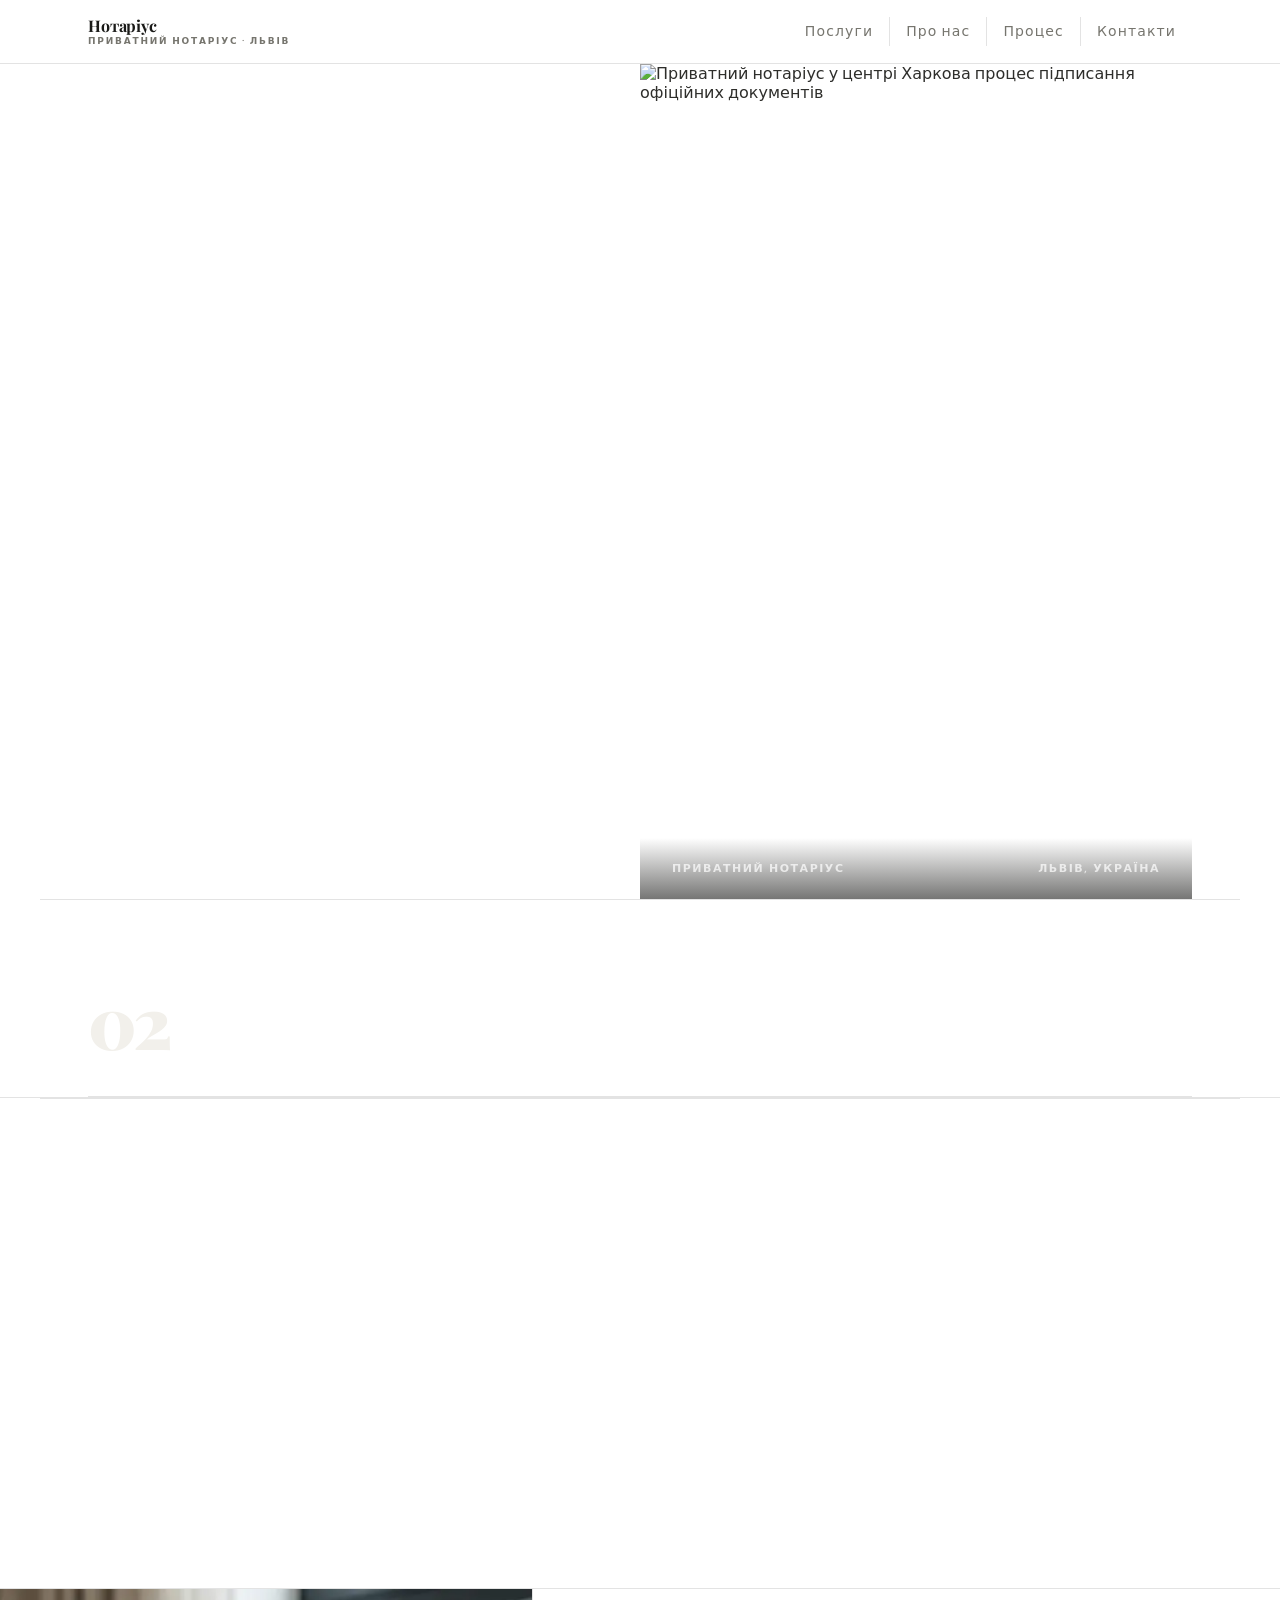
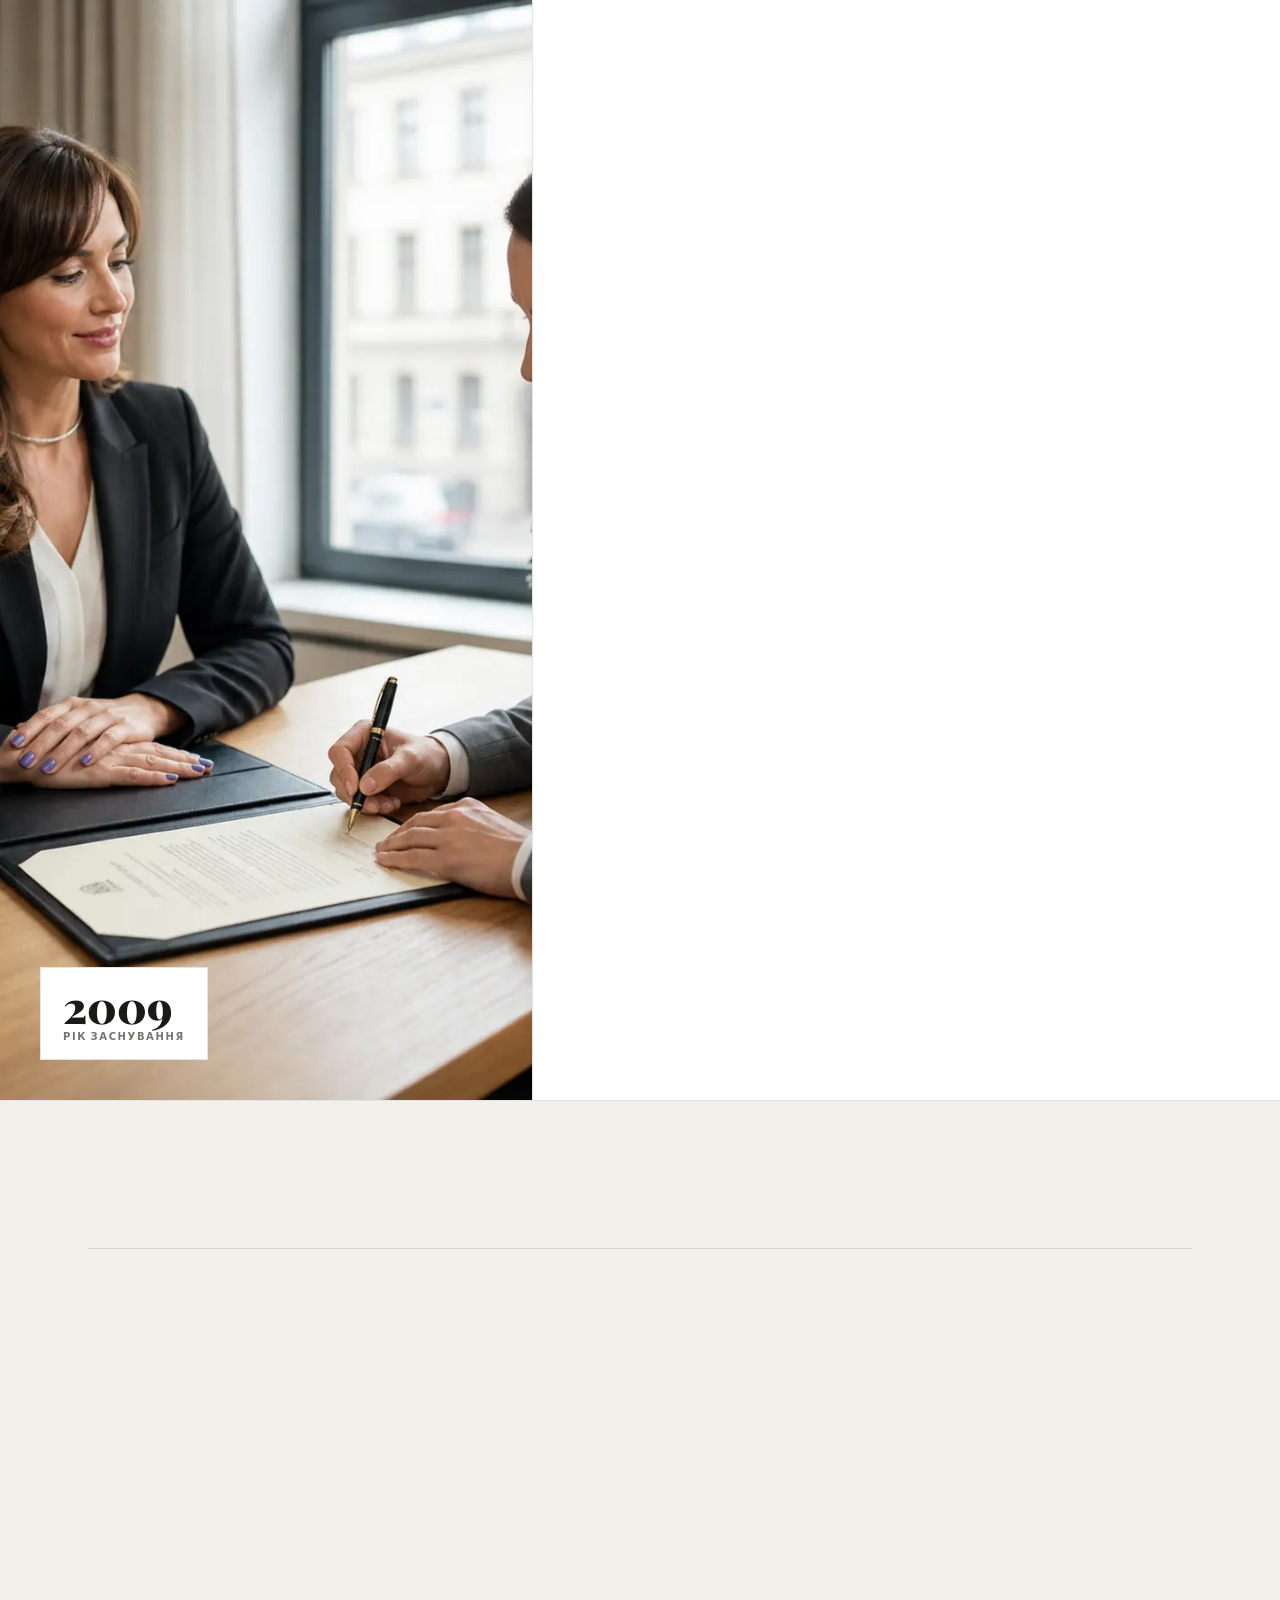
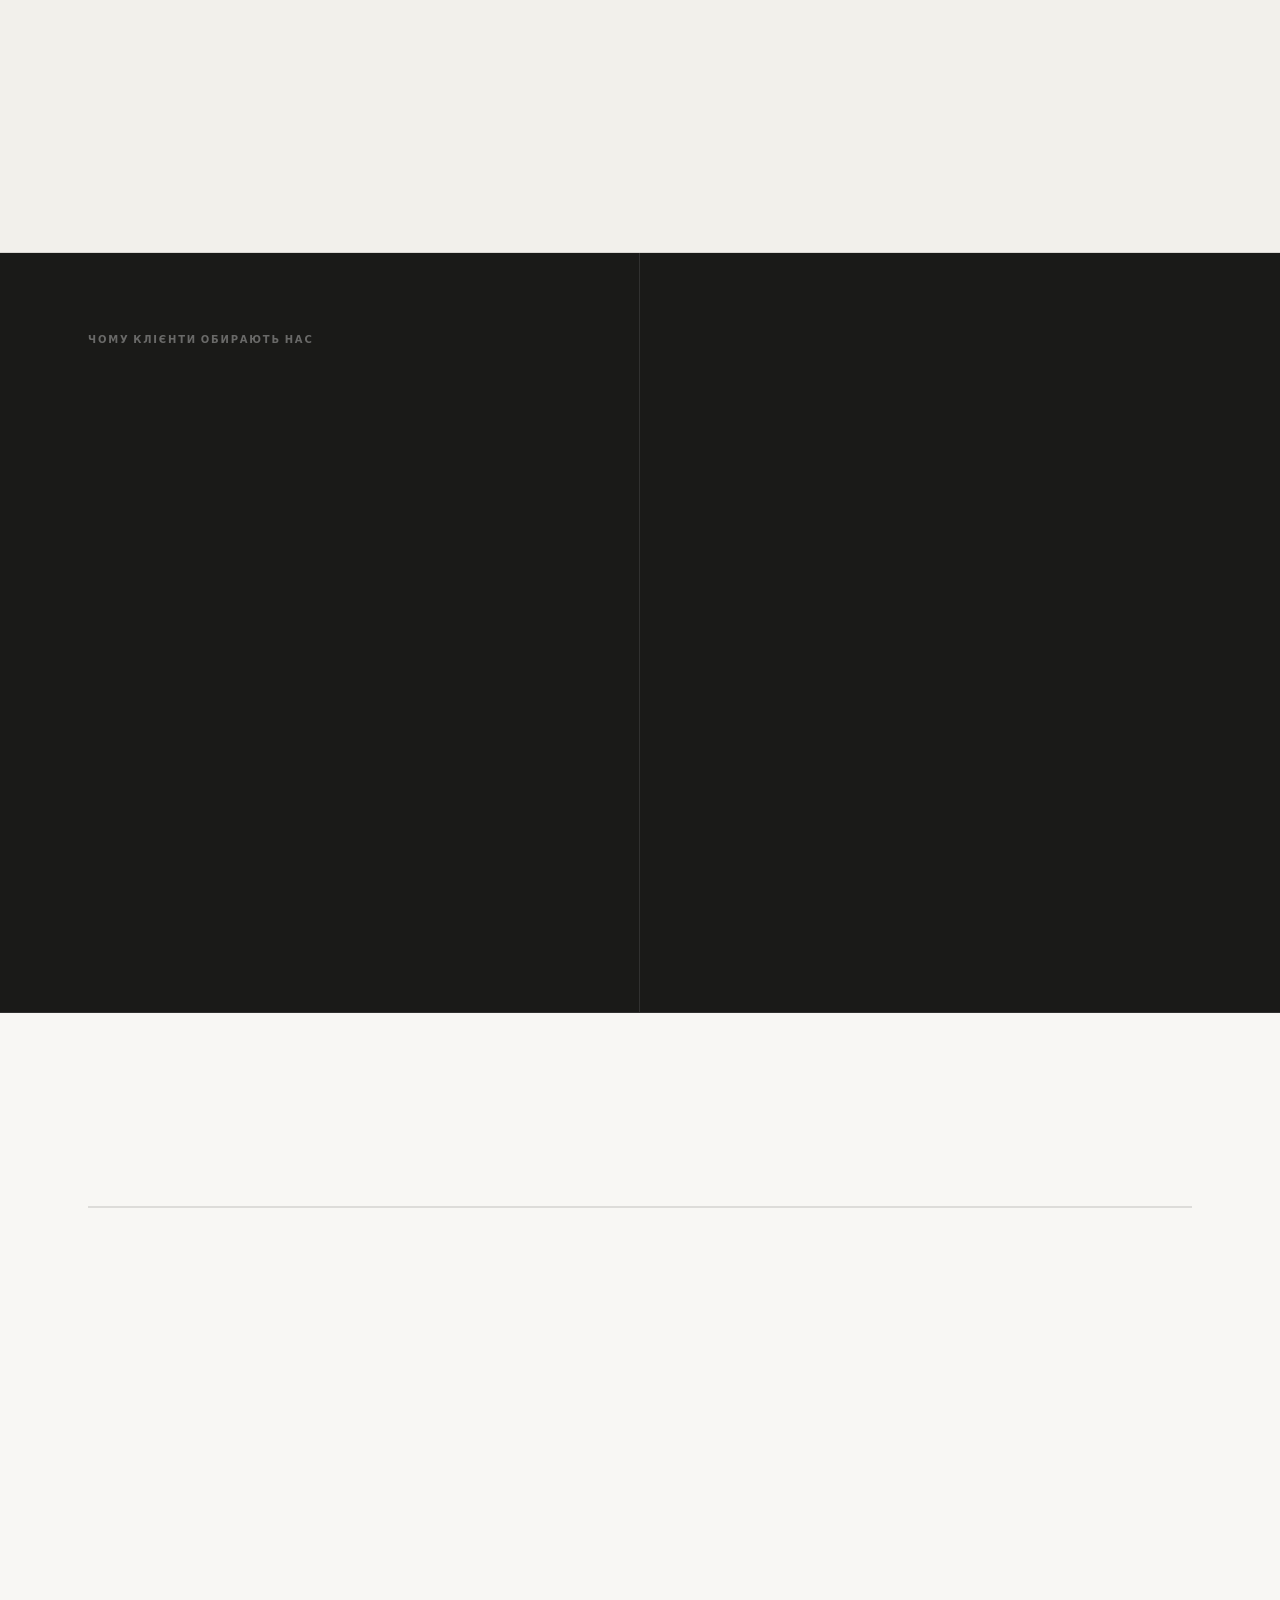
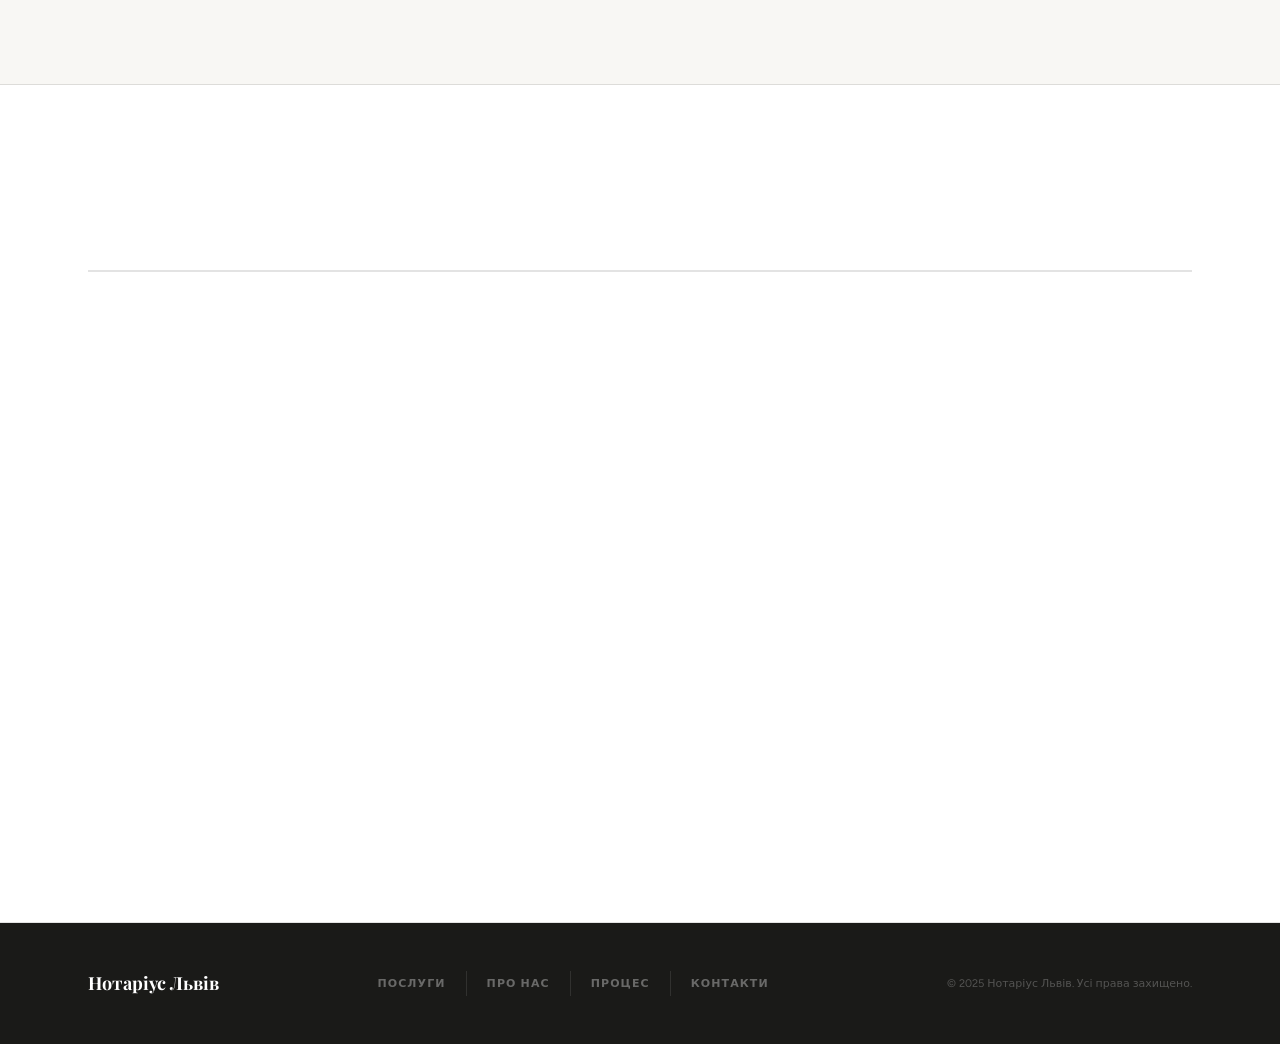
==== index.html @ ff218a10 "test" ====
<!doctype html>
<html lang="uk">
  <head>
    <meta charset="UTF-8" />
    <meta name="viewport" content="width=device-width,initial-scale=1.0" />
    <title>Нотаріус Львів центр — Римарська 19 | 30 років досвіду</title>
    <meta
      name="description"
      content="Приватний нотаріус у центрі Харкова (вул. Римарська, 19). 30 років досвіду. Нерухомість, довіреності, спадщина, договори. Швидко та законно."
    />

    <!-- favicon -->
    <link rel="icon" href="assets/images/favicon.ico" sizes="any" />
    <link
      rel="icon"
      type="image/png"
      sizes="32x32"
      href="assets/images/favicon-32x32.png"
    />
    <link
      rel="icon"
      type="image/png"
      sizes="16x16"
      href="assets/images/favicon-16x16.png"
    />
    <link rel="alternate" hreflang="uk" href="index.html" />
    <link rel="alternate" hreflang="en" href="index-en.html" />
    <link rel="preconnect" href="https://fonts.googleapis.com" />
    <link rel="preconnect" href="https://fonts.gstatic.com" crossorigin />
    <link
      href="https://fonts.googleapis.com/css2?family=Playfair+Display:wght@400;700;900&family=Figtree:wght@300;400;500;600&display=swap"
      rel="stylesheet"
    />
    <link rel="stylesheet" href="assets/css/style.css" />
  </head>
  <body>
    <!-- =====================================================
     HEADER
===================================================== -->
    <header class="site-header">
      <div class="wrap header-inner">
        <a href="index.html" class="logo">
          <span class="logo-name">Нотаріус</span>
          <span class="logo-title">Приватний нотаріус · Львів</span>
        </a>
        <nav class="main-nav" aria-label="Головна навігація">
          <a href="#services" class="nav-item">Послуги</a>
          <a href="#about" class="nav-item">Про нас</a>
          <a href="#process" class="nav-item">Процес</a>
          <a href="#contact" class="nav-item">Контакти</a>
        </nav>
        <div class="header-right">
          <!--<div class="lang-toggle">
            <button class="lang-btn on" data-lang="uk">UA</button>
            <button class="lang-btn" data-lang="en">EN</button>
          </div>-->

          <button
            class="hamburger"
            id="hamburger"
            aria-label="Відкрити меню"
            aria-expanded="false"
          >
            <span class="bar"></span><span class="bar"></span
            ><span class="bar"></span>
          </button>
        </div>
      </div>
    </header>

    <!-- Mobile nav -->
    <div class="mob-overlay" id="mobOverlay"></div>
    <nav class="mob-panel" id="mobPanel" aria-label="Мобільне меню">
      <div class="mob-head">
        <span class="logo-name">Нотаріус</span>
        <span class="logo-title">Приватний нотаріус</span>
        >
        <button class="mob-close" id="mobClose" aria-label="Закрити меню">
          <svg
            viewBox="0 0 24 24"
            fill="none"
            stroke="currentColor"
            stroke-width="1.8"
          >
            <line x1="18" y1="6" x2="6" y2="18" />
            <line x1="6" y1="6" x2="18" y2="18" />
          </svg>
        </button>
      </div>
      <div class="mob-links">
        <a href="#services" class="mob-link">Послуги</a>
        <a href="#about" class="mob-link">Про нас</a>
        <a href="#process" class="mob-link">Процес</a>
        <a href="#trust" class="mob-link">Чому ми</a>
        <a href="#contact" class="mob-link">Контакти</a>
      </div>
      <div class="mob-foot">
        <div class="mob-lang">
          <button class="lang-btn on" data-lang="uk">UA</button>
          <button class="lang-btn" data-lang="en">EN</button>
        </div>
      </div>
    </nav>

    <main>
      <!-- =====================================================
     § 1 — HERO
===================================================== -->
      <section class="hero">
        <div class="wrap">
          <div class="hero-left" style="padding-right: 60px">
            <div>
              <div class="hero-tag" data-sr="up">
                <div class="hero-tag-line"></div>
                <span class="t-label">Нотаріальна контора · Львів (центр)</span>
              </div>
              <h1 class="hero-headline" data-sr="up" data-delay="80">
                Приватний нотаріус у Харкові
              </h1>
              <p class="hero-sub" data-sr="up" data-delay="160">
                Приватний нотаріус у Харкові (вул. Римарська, 19) з досвідом
                понад 30 років. Оформлення договорів, спадщини, довіреностей та
                інших нотаріальних документів швидко, професійно та відповідно
                до законодавства України.
              </p>
              <div data-sr="up" data-delay="240">
                <a href="#contact" class="btn-cta">
                  <span>Записатися на консультацію</span>
                  <svg
                    viewBox="0 0 24 24"
                    fill="none"
                    stroke="currentColor"
                    stroke-width="2"
                  >
                    <line x1="5" y1="12" x2="19" y2="12" />
                    <polyline points="12 5 19 12 12 19" />
                  </svg>
                </a>
              </div>
            </div>
            <div class="hero-bottom" data-sr="up" data-delay="320">
              <div class="hero-stat">
                <div class="hero-stat-num">30+</div>
                <div class="hero-stat-label">Років досвіду</div>
              </div>
              <div class="rule-v" style="height: 44px"></div>
              <div class="hero-stat">
                <div class="hero-stat-num">10 000+</div>
                <div class="hero-stat-label">Клієнтів</div>
              </div>
              <div class="rule-v" style="height: 44px"></div>
              <div class="hero-stat">
                <div class="hero-stat-num">100%</div>
                <div class="hero-stat-label">Законність</div>
              </div>
            </div>
          </div>
          <div class="hero-right">
            <img
              class="hero-img"
              src="assets/images/private-notary-kharkiv-signing-documents.jpg"
              alt="Приватний нотаріус у центрі Харкова процес підписання офіційних документів"
              loading="eager"
            />
            <div class="hero-img-caption">
              <span class="hero-img-caption-text">Приватний нотаріус</span>
              <span class="hero-img-caption-text">Львів, Україна</span>
            </div>
          </div>
        </div>
      </section>

      <!-- =====================================================
     § 2 — SERVICES
===================================================== -->
      <section class="services" id="services">
        <div class="wrap">
          <div class="services-head">
            <div class="services-num-label" aria-hidden="true">02</div>
            <div data-sr="up">
              <span class="t-label" style="display: block; margin-bottom: 8px"
                >Послуги</span
              >
              <h2 class="t-heading" style="font-size: clamp(24px, 3vw, 36px)">
                Що ми пропонуємо
              </h2>
            </div>
            <a href="#contact" class="btn-ghost" data-sr="right">
              Записатися
              <svg
                viewBox="0 0 24 24"
                fill="none"
                stroke="currentColor"
                stroke-width="2"
              >
                <line x1="5" y1="12" x2="19" y2="12" />
                <polyline points="12 5 19 12 12 19" />
              </svg>
            </a>
          </div>
        </div>
        <div
          class="wrap"
          style="
            padding-left: 0;
            padding-right: 0;
            max-width: 100%;
            border-left: 48px solid transparent;
            border-right: 48px solid transparent;
          "
          class="services-wrap"
        >
          <!-- re-use wrap but full-width the grid -->
        </div>
        <div style="border-top: 1px solid var(--rule)">
          <div class="wrap" style="padding: 0">
            <div class="services-grid">
              <div class="service-item" data-sr="up" data-delay="0">
                <span class="svc-idx">01</span>
                <div class="svc-icon">
                  <svg
                    viewBox="0 0 24 24"
                    fill="none"
                    stroke="currentColor"
                    stroke-width="1.6"
                  >
                    <path
                      d="M14 2H6a2 2 0 0 0-2 2v16a2 2 0 0 0 2 2h12a2 2 0 0 0 2-2V8z"
                    />
                    <polyline points="14 2 14 8 20 8" />
                    <line x1="16" y1="13" x2="8" y2="13" />
                  </svg>
                </div>
                <div class="svc-name">Посвідчення документів у Харкові</div>
                <p class="svc-desc">
                  Засвідчення підписів, копій документів, заяв та перекладів
                  відповідно до вимог законодавства України.
                </p>
              </div>
              <div class="service-item" data-sr="up" data-delay="60">
                <span class="svc-idx">02</span>
                <div class="svc-icon">
                  <svg
                    viewBox="0 0 24 24"
                    fill="none"
                    stroke="currentColor"
                    stroke-width="1.6"
                  >
                    <path d="M17 21v-2a4 4 0 0 0-4-4H5a4 4 0 0 0-4 4v2" />
                    <circle cx="9" cy="7" r="4" />
                    <path
                      d="M23 21v-2a4 4 0 0 0-3-3.87M16 3.13a4 4 0 0 1 0 7.75"
                    />
                  </svg>
                </div>
                <div class="svc-name">Довіреності (Україна та закордон)</div>
                <p class="svc-desc">
                  Оформлення генеральних та спеціальних довіреностей для
                  використання в Україні та за кордоном.
                </p>
              </div>
              <div class="service-item" data-sr="up" data-delay="120">
                <span class="svc-idx">03</span>
                <div class="svc-icon">
                  <svg
                    viewBox="0 0 24 24"
                    fill="none"
                    stroke="currentColor"
                    stroke-width="1.6"
                  >
                    <path d="M3 9l9-7 9 7v11a2 2 0 0 1-2 2H5a2 2 0 0 1-2-2z" />
                    <polyline points="9 22 9 12 15 12 15 22" />
                  </svg>
                </div>
                <div class="svc-name">Нотаріус з нерухомості у Харкові</div>
                <p class="svc-desc">
                  Оформлення купівлі-продажу, дарування, спадщини нерухомості з
                  повною юридичною перевіркою.
                </p>
              </div>
              <div class="service-item" data-sr="up" data-delay="180">
                <span class="svc-idx">04</span>
                <div class="svc-icon">
                  <svg
                    viewBox="0 0 24 24"
                    fill="none"
                    stroke="currentColor"
                    stroke-width="1.6"
                  >
                    <rect x="2" y="7" width="20" height="14" rx="0" ry="0" />
                    <path d="M16 21V5a2 2 0 0 0-2-2h-4a2 2 0 0 0-2 2v16" />
                  </svg>
                </div>
                <div class="svc-name">Реєстрація бізнесу та зміни</div>
                <p class="svc-desc">
                  Реєстрація ФОП, ТОВ, зміни в установчих документах та
                  корпоративні угоди.
                </p>
              </div>
              <div class="service-item" data-sr="up" data-delay="240">
                <span class="svc-idx">05</span>
                <div class="svc-icon">
                  <svg
                    viewBox="0 0 24 24"
                    fill="none"
                    stroke="currentColor"
                    stroke-width="1.6"
                  >
                    <path
                      d="M14 2H6a2 2 0 0 0-2 2v16a2 2 0 0 0 2 2h12a2 2 0 0 0 2-2V8z"
                    />
                    <polyline points="14 2 14 8 20 8" />
                    <line x1="16" y1="17" x2="8" y2="17" />
                  </svg>
                </div>
                <div class="svc-name">Договори та нотаріальні угоди</div>
                <p class="svc-desc">
                  Шлюбні договори, позики, оренда, дарування та інші
                  цивільно-правові угоди.
                </p>
              </div>
              <div class="service-item" data-sr="up" data-delay="300">
                <span class="svc-idx">06</span>
                <div class="svc-icon">
                  <svg
                    viewBox="0 0 24 24"
                    fill="none"
                    stroke="currentColor"
                    stroke-width="1.6"
                  >
                    <circle cx="12" cy="12" r="10" />
                    <line x1="2" y1="12" x2="22" y2="12" />
                    <path
                      d="M12 2a15.3 15.3 0 0 1 4 10 15.3 15.3 0 0 1-4 10 15.3 15.3 0 0 1-4-10 15.3 15.3 0 0 1 4-10z"
                    />
                  </svg>
                </div>
                <div class="svc-name">Апостиль та міжнародні документи</div>
                <p class="svc-desc">
                  Підготовка документів для використання за кордоном, апостиль
                  та легалізація.
                </p>
              </div>
            </div>
          </div>
        </div>
      </section>

      <!-- =====================================================
     § 3 — ABOUT
===================================================== -->
      <section class="about" id="about">
        <div class="about-img-col">
          <img
            src="assets/images/professional-notary-work.webp"
            alt="Нотаріус Львів"
            class="tmember__photo"
          />
          <div class="about-sticker">
            <div class="about-sticker-yr">2009</div>
            <div class="about-sticker-txt">Рік заснування</div>
          </div>
        </div>
        <div class="about-text-col">
          <span class="t-label" data-sr="up">Про нотаріуса</span>
          <h2 class="t-heading" data-sr="up" data-delay="80">
            Приватний нотаріус
          </h2>
          <p class="t-body" data-sr="up" data-delay="160">
            Приватний нотаріус Львівського нотаріального округу з досвідом понад
            30 років. За цей час було оформлено тисячі договорів, спадкових
            справ та нотаріальних документів різної складності.
          </p>
          <p class="t-body" data-sr="up" data-delay="200">
            Основний напрямок роботи — супровід угод з нерухомістю, оформлення
            спадщини, довіреностей та юридично складних випадків, які потребують
            досвіду та уважності до деталей.
          </p>
          <p class="t-body" data-sr="up" data-delay="260">
            Нотаріальна контора розташована у самому центрі Харкова — вул.
            Римарська, 19, що забезпечує зручний доступ для клієнтів.
          </p>
          <p class="t-body" data-sr="up" data-delay="300">
            Гарантую законність, конфіденційність та індивідуальний підхід до
            кожного клієнта.
          </p>
          <div class="about-creds" data-sr="up" data-delay="280">
            <div class="about-cred">
              <div class="cred-mark"></div>
              <span class="cred-text"
                >Київський національний університет ім. Тараса Шевченка, магістр
                права</span
              >
            </div>
            <div class="about-cred">
              <div class="cred-mark"></div>
              <span class="cred-text"
                >Ліцензія Міністерства юстиції України, реєстр №4721</span
              >
            </div>
            <div class="about-cred">
              <div class="cred-mark"></div>
              <span class="cred-text">Член Нотаріальної палати України</span>
            </div>
            <div class="about-cred">
              <div class="cred-mark"></div>
              <span class="cred-text"
                >Сертифікований спеціаліст з нерухомості та спадкового
                права</span
              >
            </div>
          </div>

          <!-- =====================================================
         CERTIFICATE BLOCK — inserted after .about-creds
    ===================================================== -->
          <div class="about__certificate" data-sr="up" data-delay="340">
            <div class="about__certificate-header">
              <span class="t-label">Свідоцтво нотаріуса</span>
            </div>
            <div class="about__certificate-body">
              <div class="about__certificate-img-wrap">
                <img
                  src="assets/images/certificate-notary.png"
                  alt="Свідоцтво нотаріуса Львів Римарська 19"
                  loading="lazy"
                  onerror="
                    this.style.display = 'none';
                    this.nextElementSibling.style.display = 'flex';
                  "
                />
                <div class="about__certificate-placeholder" aria-hidden="true">
                  <svg
                    viewBox="0 0 48 48"
                    fill="none"
                    stroke="currentColor"
                    stroke-width="1.2"
                  >
                    <rect x="6" y="4" width="36" height="40" rx="1" />
                    <polyline points="14,4 14,20 24,14 34,20 34,4" />
                    <line x1="14" y1="28" x2="34" y2="28" />
                    <line x1="14" y1="34" x2="28" y2="34" />
                  </svg>
                </div>
              </div>
              <div class="about__certificate-text">
                <h3
                  class="t-heading"
                  style="font-size: 16px; margin-bottom: 10px"
                >
                  Офіційне свідоцтво нотаріуса
                </h3>
                <p class="t-body" style="font-size: 16px">
                  Діяльність здійснюється на підставі свідоцтва про право на
                  зайняття нотаріальною діяльністю, виданого Міністерством
                  юстиції України відповідно до Закону України «Про нотаріат».
                  Реєстр Львівського нотаріального округу.
                </p>
              </div>
            </div>
          </div>
          <!-- END CERTIFICATE BLOCK -->
        </div>
      </section>

      <!-- =====================================================
     § 4 — PROCESS
===================================================== -->
      <section class="process" id="process">
        <div class="wrap">
          <div class="process-head">
            <div data-sr="up">
              <span class="t-label" style="display: block; margin-bottom: 8px"
                >Як це працює</span
              >
              <h2 class="t-heading">Чотири кроки до результату</h2>
            </div>
            <a href="#contact" class="btn-ghost" data-sr="right">Розпочати →</a>
          </div>
          <div class="process-steps">
            <div class="process-step" data-sr="up" data-delay="0">
              <div class="step-num">1</div>
              <div class="step-body">
                <h3 class="t-heading" style="font-size: 20px">
                  Запис на прийом
                </h3>
                <p class="t-body" style="font-size: 16px">
                  Зателефонуйте, напишіть або заповніть форму онлайн — оберіть
                  зручний час.
                </p>
              </div>
              <div class="step-note">
                <p class="step-note-txt">
                  Відповідаємо протягом 2 годин у робочий час. Першу
                  консультацію можна провести онлайн або телефоном.
                </p>
              </div>
            </div>
            <div class="process-step" data-sr="up" data-delay="80">
              <div class="step-num">2</div>
              <div class="step-body">
                <h3 class="t-heading" style="font-size: 20px">Консультація</h3>
                <p class="t-body" style="font-size: 16px">
                  Аналізуємо вашу ситуацію, пояснюємо порядок дій і перелік
                  необхідних документів.
                </p>
              </div>
              <div class="step-note">
                <p class="step-note-txt">
                  Ви отримаєте чіткий перелік документів і орієнтовну вартість
                  послуг до початку роботи.
                </p>
              </div>
            </div>
            <div class="process-step" data-sr="up" data-delay="160">
              <div class="step-num">3</div>
              <div class="step-body">
                <h3 class="t-heading" style="font-size: 20px">
                  Підготовка та перевірка
                </h3>
                <p class="t-body" style="font-size: 16px">
                  Готуємо, перевіряємо і погоджуємо документи відповідно до
                  вимог законодавства.
                </p>
              </div>
              <div class="step-note">
                <p class="step-note-txt">
                  Більшість документів готуються в день звернення. Термінові
                  замовлення — за домовленістю.
                </p>
              </div>
            </div>
            <div class="process-step" data-sr="up" data-delay="240">
              <div class="step-num">4</div>
              <div class="step-body">
                <h3 class="t-heading" style="font-size: 20px">
                  Посвідчення та видача
                </h3>
                <p class="t-body" style="font-size: 16px">
                  Підписуємо, посвідчуємо нотаріально та передаємо вам документи
                  з рекомендаціями.
                </p>
              </div>
              <div class="step-note">
                <p class="step-note-txt">
                  Ви отримуєте готовий документ із нотаріальним посвідченням і
                  записом у реєстрі.
                </p>
              </div>
            </div>
          </div>
        </div>
      </section>

      <!-- =====================================================
     § 5 — TRUST
===================================================== -->
      <section class="trust" id="trust">
        <div class="wrap">
          <div class="trust-inner">
            <div class="trust-left">
              <div>
                <span
                  class="t-label"
                  style="
                    color: rgba(255, 255, 255, 0.35);
                    display: block;
                    margin-bottom: 14px;
                  "
                  >Чому клієнти обирають нас</span
                >
                <h2
                  class="t-heading"
                  style="color: var(--white); font-size: clamp(26px, 3vw, 40px)"
                  data-sr="up"
                >
                  Чому обирають нас.
                </h2>
              </div>
              <div class="trust-reasons" data-sr="up" data-delay="120">
                <div class="trust-reason">
                  <span class="trust-reason-num">01</span>
                  <div>
                    <span class="trust-reason-title">30+ років досвіду</span>
                    <span class="trust-reason-txt"
                      >Один із найбільших практичних досвідів серед нотаріусів
                      Харкова.</span
                    >
                  </div>
                </div>
                <div class="trust-reason">
                  <span class="trust-reason-num">02</span>
                  <div>
                    <span class="trust-reason-title">Центр Харкова</span>
                    <span class="trust-reason-txt"
                      >Зручне розташування — вул. Римарська, 19, поруч із
                      ключовими локаціями міста.</span
                    >
                  </div>
                </div>
                <div class="trust-reason">
                  <span class="trust-reason-num">03</span>
                  <div>
                    <span class="trust-reason-title">Швидке оформлення</span>
                    <span class="trust-reason-txt"
                      >Більшість нотаріальних дій виконується в день
                      звернення.</span
                    >
                  </div>
                </div>
                <div class="trust-reason">
                  <span class="trust-reason-num">04</span>
                  <div>
                    <span class="trust-reason-title"
                      >Повна конфіденційність</span
                    >
                    <span class="trust-reason-txt"
                      >Гарантоване дотримання нотаріальної таємниці та захист
                      даних.</span
                    >
                  </div>
                </div>
              </div>
            </div>
            <div class="trust-right" data-sr="right">
              <div class="trust-stat-row">
                <div class="trust-stat-big">30+</div>
                <div class="trust-stat-desc">
                  Років у нотаріальній практиці по Київському округу
                </div>
              </div>
              <div class="trust-stat-row">
                <div class="trust-stat-big">10K+</div>
                <div class="trust-stat-desc">
                  Клієнтів, яким ми допомогли вирішити юридичні питання
                </div>
              </div>
              <div class="trust-stat-row">
                <div class="trust-stat-big">6</div>
                <div class="trust-stat-desc">
                  Ключових видів нотаріальних послуг в одному місці
                </div>
              </div>
              <div class="trust-photo" style="margin-top: 36px">
                <img
                  src="https://images.unsplash.com/photo-1450101499163-c8848c66ca85?w=900&auto=format&fit=crop&q=60&ixlib=rb-4.1.0&ixid=M3wxMjA3fDB8MHxzZWFyY2h8Nnx8bGF3eWVyfGVufDB8fDB8fHww"
                  alt="Нотаріальна консультація"
                  loading="lazy"
                />
              </div>
            </div>
          </div>
        </div>
      </section>

      <!-- =====================================================
     § 5.5 — REVIEWS
===================================================== -->
      <section class="reviews" id="reviews">
        <div class="wrap">
          <div class="reviews-head">
            <div data-sr="up">
              <span class="t-label" style="display: block; margin-bottom: 8px"
                >Відгуки</span
              >
              <h2 class="t-heading" style="font-size: clamp(24px, 3vw, 36px)">
                Відгуки клієнтів
              </h2>
            </div>
            <a href="#contact" class="btn-ghost" data-sr="right">
              Записатися
              <svg
                viewBox="0 0 24 24"
                fill="none"
                stroke="currentColor"
                stroke-width="2"
              >
                <line x1="5" y1="12" x2="19" y2="12" />
                <polyline points="12 5 19 12 12 19" />
              </svg>
            </a>
          </div>

          <div class="reviews-grid">
            <article class="review" data-sr="up" data-delay="0">
              <div class="review__stars" aria-label="Оцінка 5 з 5">
                <svg viewBox="0 0 16 16" fill="currentColor">
                  <path
                    d="M8 .5l1.854 3.756 4.146.603-3 2.924.708 4.127L8 9.693l-3.708 1.217L5 6.783 2 3.859l4.146-.603z"
                  />
                </svg>
                <svg viewBox="0 0 16 16" fill="currentColor">
                  <path
                    d="M8 .5l1.854 3.756 4.146.603-3 2.924.708 4.127L8 9.693l-3.708 1.217L5 6.783 2 3.859l4.146-.603z"
                  />
                </svg>
                <svg viewBox="0 0 16 16" fill="currentColor">
                  <path
                    d="M8 .5l1.854 3.756 4.146.603-3 2.924.708 4.127L8 9.693l-3.708 1.217L5 6.783 2 3.859l4.146-.603z"
                  />
                </svg>
                <svg viewBox="0 0 16 16" fill="currentColor">
                  <path
                    d="M8 .5l1.854 3.756 4.146.603-3 2.924.708 4.127L8 9.693l-3.708 1.217L5 6.783 2 3.859l4.146-.603z"
                  />
                </svg>
                <svg viewBox="0 0 16 16" fill="currentColor">
                  <path
                    d="M8 .5l1.854 3.756 4.146.603-3 2.924.708 4.127L8 9.693l-3.708 1.217L5 6.783 2 3.859l4.146-.603z"
                  />
                </svg>
              </div>
              <blockquote class="review__text">
                <p>
                  Зверталась до нотаріуса для оформлення спадщини після батька.
                  Дуже вдячна за терпіння та чіткі пояснення на кожному етапі.
                  Всі документи були готові вже наступного дня. Зручно, що
                  контора розташована в центрі Харкова — дістатись дуже легко
                  від метро.
                </p>
              </blockquote>
              <footer class="review__footer">
                <div class="review__author-avatar" aria-hidden="true">І</div>
                <div class="review__author-info">
                  <span class="review__author">Ірина Коваленко</span>
                  <span class="review__meta">Львів · Спадщина</span>
                </div>
              </footer>
            </article>

            <article class="review" data-sr="up" data-delay="80">
              <div class="review__stars" aria-label="Оцінка 5 з 5">
                <svg viewBox="0 0 16 16" fill="currentColor">
                  <path
                    d="M8 .5l1.854 3.756 4.146.603-3 2.924.708 4.127L8 9.693l-3.708 1.217L5 6.783 2 3.859l4.146-.603z"
                  />
                </svg>
                <svg viewBox="0 0 16 16" fill="currentColor">
                  <path
                    d="M8 .5l1.854 3.756 4.146.603-3 2.924.708 4.127L8 9.693l-3.708 1.217L5 6.783 2 3.859l4.146-.603z"
                  />
                </svg>
                <svg viewBox="0 0 16 16" fill="currentColor">
                  <path
                    d="M8 .5l1.854 3.756 4.146.603-3 2.924.708 4.127L8 9.693l-3.708 1.217L5 6.783 2 3.859l4.146-.603z"
                  />
                </svg>
                <svg viewBox="0 0 16 16" fill="currentColor">
                  <path
                    d="M8 .5l1.854 3.756 4.146.603-3 2.924.708 4.127L8 9.693l-3.708 1.217L5 6.783 2 3.859l4.146-.603z"
                  />
                </svg>
                <svg viewBox="0 0 16 16" fill="currentColor">
                  <path
                    d="M8 .5l1.854 3.756 4.146.603-3 2.924.708 4.127L8 9.693l-3.708 1.217L5 6.783 2 3.859l4.146-.603z"
                  />
                </svg>
              </div>
              <blockquote class="review__text">
                <p>
                  Оформляв купівлю квартири в центрі Харкова. Нотаріус Львів —
                  саме те, що потрібно для серйозної угоди: досвід одразу
                  відчувається. Перевірили всі документи на юридичну чистоту,
                  угода пройшла без жодних ускладнень. Рекомендую всім, хто
                  шукає надійного спеціаліста.
                </p>
              </blockquote>
              <footer class="review__footer">
                <div class="review__author-avatar" aria-hidden="true">О</div>
                <div class="review__author-info">
                  <span class="review__author">Олександр Бондаренко</span>
                  <span class="review__meta">Львів · Нерухомість</span>
                </div>
              </footer>
            </article>

            <article class="review" data-sr="up" data-delay="160">
              <div class="review__stars" aria-label="Оцінка 5 з 5">
                <svg viewBox="0 0 16 16" fill="currentColor">
                  <path
                    d="M8 .5l1.854 3.756 4.146.603-3 2.924.708 4.127L8 9.693l-3.708 1.217L5 6.783 2 3.859l4.146-.603z"
                  />
                </svg>
                <svg viewBox="0 0 16 16" fill="currentColor">
                  <path
                    d="M8 .5l1.854 3.756 4.146.603-3 2.924.708 4.127L8 9.693l-3.708 1.217L5 6.783 2 3.859l4.146-.603z"
                  />
                </svg>
                <svg viewBox="0 0 16 16" fill="currentColor">
                  <path
                    d="M8 .5l1.854 3.756 4.146.603-3 2.924.708 4.127L8 9.693l-3.708 1.217L5 6.783 2 3.859l4.146-.603z"
                  />
                </svg>
                <svg viewBox="0 0 16 16" fill="currentColor">
                  <path
                    d="M8 .5l1.854 3.756 4.146.603-3 2.924.708 4.127L8 9.693l-3.708 1.217L5 6.783 2 3.859l4.146-.603z"
                  />
                </svg>
                <svg viewBox="0 0 16 16" fill="currentColor">
                  <path
                    d="M8 .5l1.854 3.756 4.146.603-3 2.924.708 4.127L8 9.693l-3.708 1.217L5 6.783 2 3.859l4.146-.603z"
                  />
                </svg>
              </div>
              <blockquote class="review__text">
                <p>
                  Потребувала термінової довіреності для виїзду дитини за
                  кордон. Записалась ввечері, наступного ранку вже все було
                  готово. Приватний нотаріус у центрі Харкова — дуже зручне
                  розташування на Римарській, поруч із метро. Чемне та уважне
                  ставлення до клієнтів.
                </p>
              </blockquote>
              <footer class="review__footer">
                <div class="review__author-avatar" aria-hidden="true">М</div>
                <div class="review__author-info">
                  <span class="review__author">Марина Ткаченко</span>
                  <span class="review__meta">Львів · Довіреність</span>
                </div>
              </footer>
            </article>

            <article class="review" data-sr="up" data-delay="240">
              <div class="review__stars" aria-label="Оцінка 5 з 5">
                <svg viewBox="0 0 16 16" fill="currentColor">
                  <path
                    d="M8 .5l1.854 3.756 4.146.603-3 2.924.708 4.127L8 9.693l-3.708 1.217L5 6.783 2 3.859l4.146-.603z"
                  />
                </svg>
                <svg viewBox="0 0 16 16" fill="currentColor">
                  <path
                    d="M8 .5l1.854 3.756 4.146.603-3 2.924.708 4.127L8 9.693l-3.708 1.217L5 6.783 2 3.859l4.146-.603z"
                  />
                </svg>
                <svg viewBox="0 0 16 16" fill="currentColor">
                  <path
                    d="M8 .5l1.854 3.756 4.146.603-3 2.924.708 4.127L8 9.693l-3.708 1.217L5 6.783 2 3.859l4.146-.603z"
                  />
                </svg>
                <svg viewBox="0 0 16 16" fill="currentColor">
                  <path
                    d="M8 .5l1.854 3.756 4.146.603-3 2.924.708 4.127L8 9.693l-3.708 1.217L5 6.783 2 3.859l4.146-.603z"
                  />
                </svg>
                <svg viewBox="0 0 16 16" fill="currentColor">
                  <path
                    d="M8 .5l1.854 3.756 4.146.603-3 2.924.708 4.127L8 9.693l-3.708 1.217L5 6.783 2 3.859l4.146-.603z"
                  />
                </svg>
              </div>
              <blockquote class="review__text">
                <p>
                  Реєстрував ТОВ — нотаріус швидко та грамотно підготував всі
                  установчі документи. Жодних помилок, жодних повторних візитів.
                  Відчувається великий досвід у корпоративних питаннях.
                  Звертатимусь ще при будь-яких змінах у компанії.
                </p>
              </blockquote>
              <footer class="review__footer">
                <div class="review__author-avatar" aria-hidden="true">В</div>
                <div class="review__author-info">
                  <span class="review__author">Василь Петренко</span>
                  <span class="review__meta">Львів · Реєстрація бізнесу</span>
                </div>
              </footer>
            </article>
          </div>
        </div>
      </section>

      <!-- =====================================================
     § 6 — CONTACT / ЗНАЙДІТЬ НАС
     (об'єднано: CTA + Address + Get in Touch + Opening Hours; форму видалено)
===================================================== -->
      <section class="contact" id="contact">
        <div class="wrap">
          <!-- Head row: label + H2 + phone CTA -->
          <div class="contact-head">
            <div data-sr="up">
              <span class="t-label" style="display: block; margin-bottom: 8px"
                >Контакти</span
              >
              <h2 class="t-heading" style="font-size: clamp(24px, 3vw, 36px)">
                Знайдіть нас
              </h2>
            </div>
            <a
              href="tel:+380440000000"
              class="btn-cta"
              data-sr="right"
              style="margin-bottom: 4px"
            >
              <span>+380 44 000 00 00</span>
              <svg
                viewBox="0 0 24 24"
                fill="none"
                stroke="currentColor"
                stroke-width="2"
              >
                <path
                  d="M22 16.92v3a2 2 0 0 1-2.18 2 19.79 19.79 0 0 1-8.63-3.07A19.5 19.5 0 0 1 4.69 12 19.79 19.79 0 0 1 1.61 3.38 2 2 0 0 1 3.58 1h3a2 2 0 0 1 2 1.72 12.84 12.84 0 0 0 .7 2.81 2 2 0 0 1-.45 2.11L8.09 8.91a16 16 0 0 0 6 6l1.27-1.27a2 2 0 0 1 2.11-.45 12.84 12.84 0 0 0 2.81.7A2 2 0 0 1 22 16.92z"
                />
              </svg>
            </a>
          </div>

          <!-- Info grid: 3 columns -->
          <div class="contact-grid">
            <!-- Col 1 — Address -->
            <div class="contact-col" data-sr="up" data-delay="0">
              <span class="t-label">Адреса</span>
              <div class="contact-val">вул. Римарська, 19, Львів</div>
              <p class="contact-note">
                центр Харкова, станція метро «Університет» — 5 хвилин пішки
              </p>
              <a
                href="https://maps.google.com/?q=вул.+Римарська,+19,+Львів"
                class="contact-link"
                target="_blank"
                rel="noopener"
              >
                Відкрити на карті
                <svg
                  viewBox="0 0 24 24"
                  fill="none"
                  stroke="currentColor"
                  stroke-width="2"
                >
                  <line x1="7" y1="17" x2="17" y2="7" />
                  <polyline points="7 7 17 7 17 17" />
                </svg>
              </a>
            </div>

            <!-- Col 2 — Get in Touch -->
            <div class="contact-col" data-sr="up" data-delay="80">
              <span class="t-label">Зв'язок</span>
              <div class="contact-val">+380 44 000 00 00</div>
              <p class="contact-note">office@kharkiv-notary.ua</p>
              <a href="mailto:office@kharkiv-notary.ua" class="contact-link">
                Написати email
                <svg
                  viewBox="0 0 24 24"
                  fill="none"
                  stroke="currentColor"
                  stroke-width="2"
                >
                  <line x1="7" y1="17" x2="17" y2="7" />
                  <polyline points="7 7 17 7 17 17" />
                </svg>
              </a>
            </div>

            <!-- Col 3 — Opening Hours -->
            <div class="contact-col" data-sr="up" data-delay="160">
              <span class="t-label">Графік роботи</span>
              <div class="hours-list">
                <div class="hours-row">
                  <span class="hours-day">Понеділок – П'ятниця</span
                  ><span>09:00 – 18:00</span>
                </div>
                <div class="hours-row">
                  <span class="hours-day">Субота</span
                  ><span>10:00 – 14:00</span>
                </div>
                <div class="hours-row">
                  <span class="hours-day">Неділя</span><span>Вихідний</span>
                </div>
              </div>
            </div>
          </div>
          <!-- /contact-grid -->
        </div>
        <!-- /wrap (info) -->

        <!-- Full-width Google Map -->
        <div class="contact-map" data-sr="up" data-delay="80">
          <iframe
            src="https://www.google.com/maps/embed?pb=!1m18!1m12!1m3!1d2573.2!2d36.2294!3d49.9953!2m3!1f0!2f0!3f0!3m2!1i1024!2i768!4f13.1!3m3!1m2!1s0x4127a09b56e7c5af%3A0x1!2z0YPQuy4g0KDQuNC80LDRgNGB0YzQutCwLCAxOSwg0KXQsNGA0LrRltCy!5e0!3m2!1suk!2sua!4v1700000000000"
            width="100%"
            height="100%"
            style="border: 0"
            allowfullscreen=""
            loading="lazy"
            referrerpolicy="no-referrer-when-downgrade"
            title="Нотаріус Львів — вул. Римарська, 19"
          ></iframe>
        </div>
        <!-- /contact-map -->
      </section>
    </main>

    <!-- =====================================================
     FOOTER
===================================================== -->
    <footer class="site-footer">
      <div class="wrap footer-inner">
        <div class="footer-logo">Нотаріус Львів</div>
        <div class="footer-links">
          <a href="#services" class="footer-link">Послуги</a>
          <a href="#about" class="footer-link">Про нас</a>
          <a href="#process" class="footer-link">Процес</a>
          <a href="#contact" class="footer-link">Контакти</a>
        </div>
        <div class="footer-copy">
          © 2025 Нотаріус Львів. Усі права захищено.
        </div>
      </div>
    </footer>

    <script src="assets/js/script.js"></script>
  </body>
</html>
---- assets/css/style.css ----
/* =====================================================
   DESIGN SYSTEM — Swiss Editorial Minimalism
   Palette: Warm white · Charcoal · Ink · Stone gray
   Fonts: Playfair Display (display) · Figtree (body)
===================================================== */
:root {
  --ink: #1a1a18;
  --charcoal: #2e2e2b;
  --stone: #76756e;
  --warm-gray: #f2f0eb;
  --off-white: #f8f7f4;
  --white: #ffffff;
  --rule: rgba(26, 26, 24, 0.12);
  --rule-dark: rgba(26, 26, 24, 0.25);
  --accent: #1a1a18; /* ink-on-white CTA accent */
  --font-d: "Playfair Display", Georgia, serif;
  --font-b: "Figtree", system-ui, sans-serif;
  --ease: cubic-bezier(0.22, 1, 0.36, 1);
  --ease-in: cubic-bezier(0.55, 0, 1, 0.45);
}

*,
*::before,
*::after {
  box-sizing: border-box;
  margin: 0;
  padding: 0;
}
html {
  font-size: 16px;
  scroll-behavior: smooth;
}
body {
  font-family: var(--font-b);
  background: var(--white);
  color: var(--charcoal);
  -webkit-font-smoothing: antialiased;
  overflow-x: hidden;
}
img {
  display: block;
  max-width: 100%;
  height: auto;
}
a {
  text-decoration: none;
  color: inherit;
}
ul {
  list-style: none;
}
button {
  font-family: var(--font-b);
  cursor: pointer;
  border: none;
  background: none;
}

/* =====================================================
   TYPOGRAPHY
===================================================== */
.t-display {
  font-family: var(--font-d);
  font-weight: 900;
  line-height: 0.92;
  letter-spacing: -0.03em;
  color: var(--ink);
}
.t-heading {
  font-family: var(--font-d);
  font-weight: 700;
  line-height: 1.1;
  letter-spacing: -0.02em;
  color: var(--ink);
}
.t-label {
  font-family: var(--font-b);
  font-size: 10px;
  font-weight: 600;
  letter-spacing: 0.18em;
  text-transform: uppercase;
  color: var(--stone);
}
.t-body {
  font-size: 15px;
  font-weight: 400;
  line-height: 1.75;
  color: var(--stone);
}

/* =====================================================
   LAYOUT
===================================================== */
.wrap {
  max-width: 1200px;
  margin: 0 auto;
  padding: 0 48px;
}
.rule-h {
  border: none;
  border-top: 1px solid var(--rule);
  margin: 0;
}
.rule-v {
  width: 1px;
  background: var(--rule);
  align-self: stretch;
}

/* =====================================================
   CTA BUTTON — outlined with animated fill
===================================================== */
.btn-cta {
  display: inline-flex;
  align-items: center;
  gap: 10px;
  font-family: var(--font-b);
  font-size: 16px;
  font-weight: 600;
  letter-spacing: 0.08em;
  color: var(--ink);
  border: 1px solid var(--ink);
  padding: 14px;
  position: relative;
  overflow: hidden;
  transition: color 0.35s var(--ease);
  white-space: nowrap;
}
.btn-cta::before {
  content: "";
  position: absolute;
  inset: 0;
  background: var(--ink);
  transform: translateY(100%);
  transition: transform 0.35s var(--ease);
  z-index: 0;
}
.btn-cta:hover {
  color: var(--white);
}
.btn-cta:hover::before {
  transform: translateY(0);
}
.btn-cta span {
  position: relative;
  z-index: 1;
}
.btn-cta svg {
  position: relative;
  z-index: 1;
  width: 14px;
  height: 14px;
  flex-shrink: 0;
  transition: transform 0.25s var(--ease);
}
.btn-cta:hover svg {
  transform: translateX(4px);
}

.btn-ghost {
  display: inline-flex;
  align-items: center;
  gap: 8px;
  font-size: 13px;
  font-weight: 600;
  letter-spacing: 0.12em;
  text-transform: uppercase;
  color: var(--stone);
  padding: 10px 0;
  border-bottom: 1px solid var(--rule-dark);
  transition:
    color 0.25s,
    border-color 0.25s,
    gap 0.25s;
}
.btn-ghost:hover {
  color: var(--ink);
  border-color: var(--ink);
  gap: 14px;
}
.btn-ghost svg {
  width: 14px;
  height: 14px;
  flex-shrink: 0;
}

/* =====================================================
   SCROLL REVEAL
===================================================== */
[data-sr] {
  opacity: 0;
  transition:
    opacity 0.8s var(--ease),
    transform 0.8s var(--ease);
}
[data-sr="up"] {
  transform: translateY(40px);
}
[data-sr="left"] {
  transform: translateX(-40px);
}
[data-sr="right"] {
  transform: translateX(40px);
}
[data-sr="scale"] {
  transform: scale(0.96);
}
[data-sr].in {
  opacity: 1;
  transform: none;
}

/* =====================================================
   HEADER
===================================================== */
.site-header {
  position: sticky;
  top: 0;
  z-index: 900;
  background: var(--white);
  border-bottom: 1px solid var(--rule);
  height: 64px;
}
.header-inner {
  height: 100%;
  display: flex;
  align-items: center;
  justify-content: space-between;
  gap: 24px;
}
.logo {
  display: flex;
  flex-direction: column;
  gap: 1px;
}
.logo-name {
  font-family: var(--font-d);
  font-size: 16px;
  font-weight: 700;
  color: var(--ink);
  line-height: 1;
  letter-spacing: -0.01em;
}
.logo-title {
  font-size: 9px;
  font-weight: 600;
  letter-spacing: 0.2em;
  text-transform: uppercase;
  color: var(--stone);
}
.main-nav {
  display: flex;
  align-items: center;
  gap: 0;
}
.nav-item {
  font-size: 14px;
  font-weight: 500;
  letter-spacing: 0.08em;
  color: var(--stone);
  padding: 6px 16px;
  border-left: 1px solid var(--rule);
  transition: color 0.2s;
  white-space: nowrap;
}
.nav-item:first-child {
  border-left: none;
}
.nav-item:hover,
.nav-item.active {
  color: var(--ink);
}
.header-right {
  display: flex;
  align-items: center;
  gap: 0;
  display: none; /* hide on desktop since lang toggle is removed */
}
.lang-toggle {
  display: flex;
  align-items: center;
  border: 1px solid var(--rule-dark);
  overflow: hidden;
}
.lang-btn {
  padding: 7px 13px;
  font-size: 11px;
  font-weight: 700;
  letter-spacing: 0.1em;
  color: var(--stone);
  transition: all 0.2s;
  cursor: pointer;
  background: none;
  border: none;
}
.lang-btn:first-child {
  border-right: 1px solid var(--rule-dark);
}
.lang-btn.on,
.lang-btn:hover {
  background: var(--ink);
  color: var(--white);
}
.hamburger {
  display: none;
  flex-direction: column;
  gap: 5px;
  padding: 10px;
  cursor: pointer;
  background: none;
  border: none;
  margin-left: 12px;
}
.hamburger .bar {
  display: block;
  width: 22px;
  height: 1.5px;
  background: var(--ink);
  transition: all 0.3s var(--ease);
  transform-origin: center;
}
.hamburger.open .bar:nth-child(1) {
  transform: translateY(6.5px) rotate(45deg);
}
.hamburger.open .bar:nth-child(2) {
  opacity: 0;
  transform: scaleX(0);
}
.hamburger.open .bar:nth-child(3) {
  transform: translateY(-6.5px) rotate(-45deg);
}

/* Mobile nav */
.mob-overlay {
  display: none;
  position: fixed;
  inset: 0;
  background: rgba(26, 26, 24, 0.45);
  z-index: 910;
  opacity: 0;
  transition: opacity 0.35s;
  backdrop-filter: blur(3px);
}
.mob-overlay.show {
  opacity: 1;
}
.mob-panel {
  position: fixed;
  top: 0;
  right: 0;
  bottom: 0;
  width: min(300px, 82vw);
  background: var(--white);
  z-index: 920;
  transform: translateX(100%);
  transition: transform 0.4s var(--ease);
  display: flex;
  flex-direction: column;
  border-left: 1px solid var(--rule);
}
.mob-panel.open {
  transform: translateX(0);
}
.mob-head {
  display: flex;
  align-items: center;
  justify-content: space-between;
  padding: 20px 24px;
  border-bottom: 1px solid var(--rule);
}
.mob-close {
  display: flex;
  align-items: center;
  justify-content: center;
  width: 32px;
  height: 32px;
  border: 1px solid var(--rule-dark);
  cursor: pointer;
  background: none;
  transition:
    background 0.2s,
    color 0.2s;
}
.mob-close svg {
  width: 16px;
  height: 16px;
  color: var(--charcoal);
}
.mob-close:hover {
  background: var(--ink);
}
.mob-close:hover svg {
  color: var(--white);
}
.mob-links {
  padding: 8px 0;
  flex: 1;
  overflow-y: auto;
}
.mob-link {
  display: block;
  padding: 15px 24px;
  font-size: 14px;
  font-weight: 500;
  color: var(--charcoal);
  border-bottom: 1px solid var(--rule);
  transition:
    background 0.2s,
    color 0.2s;
}
.mob-link:hover,
.mob-link.active {
  background: var(--warm-gray);
  color: var(--ink);
}
.mob-foot {
  padding: 20px 24px;
  border-top: 1px solid var(--rule);
}
.mob-lang {
  display: flex;
  gap: 0;
  border: 1px solid var(--rule-dark);
  width: fit-content;
  overflow: hidden;
}
.mob-lang .lang-btn {
  flex: 1;
  text-align: center;
  padding: 9px 16px;
  border-right: 1px solid var(--rule-dark);
}
.mob-lang .lang-btn:last-child {
  border-right: none;
}

/* =====================================================
   SECTION 1 — HERO
   Layout: left column text / right full-bleed image
===================================================== */
.hero .wrap {
  display: grid;
  grid-template-columns: 1fr 1fr;
  min-height: calc(100vh - 64px);
  border-bottom: 1px solid var(--rule);
}
.hero-left {
  display: flex;
  flex-direction: column;
  justify-content: space-between;
  padding: 72px 60px 60px 0;
}
.hero-tag {
  display: flex;
  align-items: center;
  gap: 12px;
  margin-bottom: 40px;
}
.hero-tag-line {
  width: 32px;
  height: 1px;
  background: var(--stone);
}
.hero-headline {
  font-family: var(--font-d);
  font-size: clamp(52px, 6.5vw, 88px);
  font-weight: 900;
  line-height: 0.88;
  letter-spacing: -0.04em;
  color: var(--ink);
  margin-bottom: 36px;
}
.hero-headline em {
  font-style: normal;
  position: relative;
}
.hero-headline em::after {
  content: "";
  position: absolute;
  left: 0;
  bottom: 4px;
  width: 100%;
  height: 2px;
  background: var(--ink);
}
.hero-sub {
  font-size: 16px;
  font-weight: 300;
  line-height: 1.7;
  color: var(--stone);
  max-width: 380px;
  margin-bottom: 52px;
}
.hero-bottom {
  display: flex;
  align-items: flex-end;
  justify-content: space-between;
  gap: 24px;
  padding-top: 40px;
  border-top: 1px solid var(--rule);
}
.hero-stat {
  display: flex;
  flex-direction: column;
  gap: 4px;
}
.hero-stat-num {
  font-family: var(--font-d);
  font-size: 36px;
  font-weight: 900;
  color: var(--ink);
  line-height: 1;
}
.hero-stat-label {
  font-size: 10px;
  font-weight: 600;
  letter-spacing: 0.14em;
  text-transform: uppercase;
  color: var(--stone);
}
.hero-right {
  position: relative;
  overflow: hidden;
}
.hero-img {
  width: 100%;
  height: 100%;
  object-fit: cover;
  transition: transform 8s linear;
}
.hero-right:hover .hero-img {
  transform: scale(1.03);
}
.hero-img-caption {
  position: absolute;
  bottom: 0;
  left: 0;
  right: 0;
  padding: 24px 32px;
  background: linear-gradient(transparent, rgba(26, 26, 24, 0.6));
  display: flex;
  align-items: flex-end;
  justify-content: space-between;
}
.hero-img-caption-text {
  font-size: 11px;
  font-weight: 600;
  letter-spacing: 0.14em;
  text-transform: uppercase;
  color: rgba(255, 255, 255, 0.7);
}

/* =====================================================
   SECTION 2 — SERVICES
   Horizontal scrolling numbered list with grid lines
===================================================== */
.services {
  background: var(--white);
  border-bottom: 1px solid var(--rule);
}
.services-head {
  display: grid;
  grid-template-columns: auto 1fr auto;
  align-items: center;
  gap: 32px;
  padding: 84px 0 40px;
  border-bottom: 1px solid var(--rule);
}
.services-num-label {
  font-family: var(--font-d);
  font-size: 72px;
  font-weight: 900;
  color: var(--warm-gray);
  line-height: 1;
  letter-spacing: -0.05em;
  user-select: none;
}
.services-grid {
  display: grid;
  grid-template-columns: repeat(6, 1fr);
  border-top: 1px solid var(--rule);
}
.service-item {
  padding: 40px 28px;
  border-right: 1px solid var(--rule);
  position: relative;
  transition: background 0.3s;
}
.service-item:last-child {
  border-right: none;
}
.service-item:hover {
  background: var(--warm-gray);
}
.svc-idx {
  font-family: var(--font-d);
  font-size: 11px;
  font-weight: 700;
  color: var(--rule-dark);
  letter-spacing: 0.1em;
  margin-bottom: 20px;
  display: block;
}
.svc-icon {
  width: 36px;
  height: 36px;
  border: 1px solid var(--rule-dark);
  display: flex;
  align-items: center;
  justify-content: center;
  margin-bottom: 20px;
  transition:
    background 0.3s,
    border-color 0.3s;
}
.svc-icon svg {
  width: 18px;
  height: 18px;
  color: var(--stone);
  transition: color 0.3s;
}
.service-item:hover .svc-icon {
  background: var(--ink);
  border-color: var(--ink);
}
.service-item:hover .svc-icon svg {
  color: var(--white);
}
.svc-name {
  font-family: var(--font-d);
  font-size: 17px;
  font-weight: 700;
  color: var(--ink);
  line-height: 1.2;
  margin-bottom: 12px;
}
.svc-desc {
  font-size: 16px;
  font-weight: 400;
  line-height: 1.7;
  color: var(--stone);
}

/* =====================================================
   SECTION 3 — ABOUT
   Big editorial layout: large image left, text right
===================================================== */
.about {
  display: grid;
  grid-template-columns: 5fr 7fr;
  min-height: 600px;
  border-bottom: 1px solid var(--rule);
}
.about-img-col {
  position: relative;
  overflow: hidden;
  border-right: 1px solid var(--rule);
}
.about-img-col img {
  width: 100%;
  height: 100%;
  object-fit: cover;
  transition: transform 0.7s var(--ease);
}
.about-img-col:hover img {
  transform: scale(1.04);
}
.about-sticker {
  position: absolute;
  bottom: 40px;
  left: 40px;
  background: var(--white);
  padding: 16px 22px;
  border: 1px solid var(--rule);
}
.about-sticker-yr {
  font-family: var(--font-d);
  font-size: 44px;
  font-weight: 900;
  color: var(--ink);
  line-height: 1;
}
.about-sticker-txt {
  font-size: 10px;
  font-weight: 600;
  letter-spacing: 0.16em;
  text-transform: uppercase;
  color: var(--stone);
  margin-top: 2px;
}
.about-text-col {
  display: flex;
  flex-direction: column;
  justify-content: center;
  padding: 80px 72px;
}
.about-text-col .t-label {
  margin-bottom: 16px;
}
.about-text-col .t-heading {
  font-size: clamp(28px, 3vw, 42px);
  margin-bottom: 24px;
}
.about-text-col .t-body {
  margin-bottom: 16px;
}
.about-text-col .t-body + .t-body {
  margin-top: -4px;
}
.about-creds {
  margin-top: 36px;
  display: flex;
  flex-direction: column;
  gap: 0;
  border-top: 1px solid var(--rule);
}
.about-cred {
  display: flex;
  align-items: center;
  gap: 16px;
  padding: 14px 0;
  border-bottom: 1px solid var(--rule);
}
.cred-mark {
  width: 6px;
  height: 6px;
  background: var(--ink);
  flex-shrink: 0;
}
.cred-text {
  font-size: 16px;
  font-weight: 500;
  color: var(--charcoal);
}

/* =====================================================
   ABOUT — CERTIFICATE BLOCK
===================================================== */
.about__certificate {
  margin-top: 32px;
  padding-top: 28px;
  border-top: 1px solid var(--rule);
}
.about__certificate-header {
  display: flex;
  align-items: center;
  gap: 12px;
  margin-bottom: 20px;
}
.about__certificate-body {
  display: grid;
  grid-template-columns: 120px 1fr;
  gap: 24px;
  align-items: flex-start;
}
.about__certificate-img-wrap {
  position: relative;
  aspect-ratio: 3 / 4;
  overflow: hidden;
  background: var(--warm-gray);
}
.about__certificate-img-wrap img {
  width: 100%;
  height: 100%;
  object-fit: cover;
  position: relative;
  z-index: 1;
}
.about__certificate-placeholder {
  display: flex;
  align-items: center;
  justify-content: center;
  width: 100%;
  height: 100%;
  position: absolute;
  inset: 0;
  background: var(--warm-gray);
  z-index: 0;
}
.about__certificate-placeholder svg {
  width: 40px;
  height: 40px;
  color: var(--stone);
  opacity: 0.4;
}
.about__certificate-text {
  display: flex;
  flex-direction: column;
  justify-content: center;
}

@media (max-width: 540px) {
  .about__certificate-body {
    grid-template-columns: 90px 1fr;
    gap: 16px;
  }
}

/* =====================================================
   SECTION 4 — PROCESS
   Numbered steps in alternating layout
===================================================== */
.process {
  background: var(--warm-gray);
  border-bottom: 1px solid var(--rule);
  padding-top: 84px;
}
.process-head {
  display: flex;
  align-items: flex-end;
  justify-content: space-between;
  padding: 84pxІ 0 48px;
  border-bottom: 1px solid var(--rule);
}
.process-head .t-heading {
  font-size: clamp(24px, 3vw, 38px);
}
.process-steps {
  display: flex;
  flex-direction: column;
  gap: 0;
}
.process-step {
  display: grid;
  grid-template-columns: 80px 1fr 1fr;
  gap: 0;
  border-bottom: 1px solid var(--rule);
  align-items: stretch;
}
.process-step:last-child {
  border-bottom: none;
}
.step-num {
  font-family: var(--font-d);
  font-size: clamp(52px, 5vw, 80px);
  font-weight: 900;
  color: var(--rule-dark);
  line-height: 1;
  padding: 32px 24px 32px 0;
  display: flex;
  align-items: center;
  border-right: 1px solid var(--rule);
  transition: color 0.3s;
}
.process-step:hover .step-num {
  color: var(--ink);
}
.step-body {
  padding: 32px 40px;
  border-right: 1px solid var(--rule);
  display: flex;
  flex-direction: column;
  justify-content: center;
}
.step-body .t-heading {
  font-size: 20px;
  margin-bottom: 8px;
}
.step-note {
  padding: 32px 40px;
  display: flex;
  align-items: center;
}
.step-note-txt {
  font-size: 16px;
  font-weight: 400;
  line-height: 1.7;
  color: var(--stone);
}

/* =====================================================
   SECTION 5 — TRUST
   Dark section with editorial stats
===================================================== */
.trust {
  background: var(--ink);
  border-bottom: 1px solid rgba(255, 255, 255, 0.1);
}
.trust-inner {
  display: grid;
  grid-template-columns: 1fr 1fr;
  min-height: 460px;
}
.trust-left {
  padding: 80px 72px 80px 0;
  border-right: 1px solid rgba(255, 255, 255, 0.1);
  display: flex;
  flex-direction: column;
  justify-content: space-between;
}
.trust-left .t-label {
  color: rgba(255, 255, 255, 0.35);
}
.trust-left .t-label::before {
  background: rgba(255, 255, 255, 0.25);
}
.trust-left .t-heading {
  color: var(--white);
  font-size: clamp(26px, 3vw, 40px);
}
.trust-reasons {
  display: flex;
  flex-direction: column;
  gap: 0;
  margin-top: 36px;
}
.trust-reason {
  display: flex;
  align-items: flex-start;
  gap: 16px;
  padding: 20px 0;
  border-bottom: 1px solid rgba(255, 255, 255, 0.08);
}
.trust-reason-num {
  font-family: var(--font-d);
  font-size: 16px;
  font-weight: 700;
  color: rgba(255, 255, 255, 0.25);
  min-width: 24px;
}
.trust-reason-txt {
  font-size: 14px;
  font-weight: 400;
  line-height: 1.65;
  color: rgba(255, 255, 255, 0.65);
}
.trust-reason-title {
  font-size: 14px;
  font-weight: 600;
  color: rgba(255, 255, 255, 0.9);
  display: block;
  margin-bottom: 4px;
}
.trust-right {
  padding: 80px 0 80px 72px;
  display: flex;
  flex-direction: column;
  justify-content: flex-end;
  gap: 0;
}
.trust-stat-row {
  display: flex;
  align-items: center;
  gap: 24px;
  padding: 28px 0;
  border-bottom: 1px solid rgba(255, 255, 255, 0.08);
}
.trust-stat-row:last-child {
  border-bottom: none;
}
.trust-stat-big {
  font-family: var(--font-d);
  font-size: clamp(44px, 5vw, 68px);
  font-weight: 900;
  color: var(--white);
  line-height: 1;
  min-width: 140px;
}
.trust-stat-desc {
  font-size: 16px;
  line-height: 1.6;
  color: rgba(255, 255, 255, 0.45);
}
.trust-photo {
  position: relative;
  overflow: hidden;
  height: 200px;
  margin-top: auto;
}
.trust-photo img {
  width: 100%;
  height: 100%;
  object-fit: cover;
  filter: grayscale(0.3);
}

/* =====================================================
   SECTION — REVIEWS
===================================================== */
.reviews {
  background: var(--off-white);
  border-bottom: 1px solid var(--rule);
}
.reviews-head {
  display: flex;
  align-items: flex-end;
  justify-content: space-between;
  gap: 24px;
  padding: 84px 0 48px;
  border-bottom: 1px solid var(--rule);
  flex-wrap: wrap;
}
.reviews-grid {
  display: grid;
  grid-template-columns: repeat(4, 1fr);
  border-top: 1px solid var(--rule);
}
.review {
  padding: 40px 32px;
  border-right: 1px solid var(--rule);
  display: flex;
  flex-direction: column;
  gap: 20px;
  transition: background 0.3s;
}
.review:last-child {
  border-right: none;
}
.review:hover {
  background: var(--white);
}
.review__stars {
  display: flex;
  gap: 3px;
}
.review__stars svg {
  width: 13px;
  height: 13px;
  color: var(--ink);
}
.review__text {
  flex: 1;
}
.review__text p {
  font-size: 14px;
  font-weight: 400;
  line-height: 1.75;
  color: var(--stone);
}
.review__footer {
  display: flex;
  align-items: center;
  gap: 12px;
  padding-top: 20px;
  border-top: 1px solid var(--rule);
}
.review__author-avatar {
  width: 36px;
  height: 36px;
  background: var(--ink);
  color: var(--white);
  font-family: var(--font-d);
  font-size: 15px;
  font-weight: 700;
  display: flex;
  align-items: center;
  justify-content: center;
  flex-shrink: 0;
}
.review__author-info {
  display: flex;
  flex-direction: column;
  gap: 2px;
}
.review__author {
  font-size: 16px;
  font-weight: 600;
  color: var(--ink);
}
.review__meta {
  font-size: 11px;
  font-weight: 500;
  letter-spacing: 0.1em;
  text-transform: uppercase;
  color: var(--stone);
}

/* Reviews responsive */
@media (max-width: 1080px) {
  .reviews-grid {
    grid-template-columns: repeat(2, 1fr);
  }
  .review:nth-child(2) {
    border-right: none;
  }
  .review:nth-child(n + 3) {
    border-top: 1px solid var(--rule);
  }
}
@media (max-width: 540px) {
  .reviews-grid {
    grid-template-columns: 1fr;
  }
  .review {
    border-right: none !important;
    border-top: 1px solid var(--rule);
  }
  .review:first-child {
    border-top: none;
  }
}

/* CTA form section removed — merged into .contact */

/* =====================================================
   SECTION 7 — CONTACT
===================================================== */
.contact {
  background: var(--white);
  border-bottom: 1px solid var(--rule);
}

.contact-head {
  padding: 84px 0 40px;
  border-bottom: 1px solid var(--rule);
  display: flex;
  align-items: flex-end;
  justify-content: space-between;
  gap: 24px;
  flex-wrap: wrap;
}

.contact-grid {
  display: grid;
  grid-template-columns: 1fr 1fr 1fr;
  border-top: 1px solid var(--rule);
}
.contact-col {
  padding: 56px 40px;
  border-right: 1px solid var(--rule);
}
.contact-col:last-child {
  border-right: none;
}
.contact-col .t-label {
  margin-bottom: 20px;
}
.contact-val {
  font-family: var(--font-d);
  font-size: 20px;
  font-weight: 700;
  color: var(--ink);
  line-height: 1.3;
  margin-bottom: 8px;
}
.contact-note {
  font-size: 16px;
  color: var(--stone);
  line-height: 1.6;
}
.contact-link {
  display: inline-flex;
  align-items: center;
  gap: 6px;
  font-size: 16px;
  font-weight: 600;
  color: var(--stone);
  padding-bottom: 2px;
  border-bottom: 1px solid var(--rule-dark);
  transition:
    color 0.2s,
    border-color 0.2s;
  margin-top: 12px;
}
.contact-link:hover {
  color: var(--ink);
  border-color: var(--ink);
}
.contact-link svg {
  width: 12px;
  height: 12px;
  flex-shrink: 0;
}
.hours-list {
  display: flex;
  flex-direction: column;
  gap: 0;
}
.hours-row {
  display: flex;
  justify-content: space-between;
  font-size: 16px;
  padding: 10px 0;
  border-bottom: 1px solid var(--rule);
  color: var(--stone);
}
.hours-row:last-child {
  border-bottom: none;
}
.hours-day {
  font-weight: 500;
  color: var(--charcoal);
}

/* =====================================================
   CONTACT — Google Map embed
===================================================== */
.contact-map {
  width: 100%;
  height: 400px;
  border-top: 1px solid var(--rule);
  overflow: hidden;
  display: block;
}
.contact-map iframe {
  display: block;
  width: 100%;
  height: 100%;
  border: 0;
}

@media (max-width: 800px) {
  .contact-map {
    height: 300px;
  }
}
@media (max-width: 540px) {
  .contact-map {
    height: 240px;
  }
}
/* =====================================================
   FOOTER
===================================================== */
.site-footer {
  background: var(--ink);
  padding: 48px 0;
}
.footer-inner {
  display: flex;
  align-items: center;
  justify-content: space-between;
  gap: 24px;
  flex-wrap: wrap;
}
.footer-logo {
  font-family: var(--font-d);
  font-size: 18px;
  font-weight: 700;
  color: var(--white);
}
.footer-links {
  display: flex;
  gap: 0;
}
.footer-link {
  font-size: 11px;
  font-weight: 600;
  letter-spacing: 0.1em;
  text-transform: uppercase;
  color: rgba(255, 255, 255, 0.35);
  padding: 6px 20px;
  border-right: 1px solid rgba(255, 255, 255, 0.1);
  transition: color 0.2s;
}
.footer-link:first-child {
  padding-left: 0;
}
.footer-link:last-child {
  border-right: none;
}
.footer-link:hover {
  color: rgba(255, 255, 255, 0.75);
}
.footer-copy {
  font-size: 11px;
  color: rgba(255, 255, 255, 0.25);
}

/* =====================================================
   RESPONSIVE
===================================================== */
@media (max-width: 1080px) {
  .wrap {
    padding: 0 32px;
  }
  .hero-left {
    padding: 56px 44px 52px 32px;
  }
  .services-grid {
    grid-template-columns: repeat(3, 1fr);
  }
  .service-item:nth-child(3) {
    border-right: none;
  }
  .service-item:nth-child(n + 4) {
    border-top: 1px solid var(--rule);
  }
  .about {
    grid-template-columns: 1fr 1fr;
  }
  .about-text-col {
    padding: 84px 48px;
  }
  .trust-left {
    padding: 84px 48px 84px 0;
  }
  .trust-right {
    padding: 84px 0 84px 48px;
  }
  .trust-stat-big {
    font-size: clamp(36px, 4vw, 56px);
    min-width: 110px;
  }
  .process-step {
    grid-template-columns: 60px 1fr 1fr;
  }
}
@media (max-width: 800px) {
  .main-nav {
    display: none;
  }
  .hamburger {
    display: flex;
  }

  .header-right {
    display: flex;
  }
  .hero .wrap {
    grid-template-columns: 1fr;
  }
  .hero-left {
    padding: 48px 0 !important;
    border-bottom: 1px solid var(--rule);
  }
  .hero-left > div {
    padding-bottom: 48px;
  }
  .hero-right {
    height: 50vw;
    min-height: 260px;
  }
  .services-grid {
    grid-template-columns: 1fr 1fr;
  }
  .service-item:nth-child(2) {
    border-right: none;
  }
  .service-item:nth-child(3) {
    border-right: 1px solid var(--rule);
    border-top: 1px solid var(--rule);
  }
  .service-item:nth-child(4) {
    border-right: none;
    border-top: 1px solid var(--rule);
  }
  .service-item:nth-child(5) {
    border-top: 1px solid var(--rule);
  }
  .service-item:nth-child(6) {
    border-top: 1px solid var(--rule);
    border-right: none;
  }
  .about {
    grid-template-columns: 1fr;
  }
  .about-img-col {
    height: 60vw;
    border-right: none;
    border-bottom: 1px solid var(--rule);
  }
  .about-text-col {
    padding: 48px 28px;
  }
  .process-step {
    grid-template-columns: 50px 1fr;
  }
  .step-note {
    display: none;
  }
  .trust-inner {
    grid-template-columns: 1fr;
  }
  .trust-left {
    padding: 84px 0 48px;
    border-right: none;
    border-bottom: 1px solid rgba(255, 255, 255, 0.1);
  }
  .trust-right {
    padding: 48px 0 64px;
  }
  .contact-grid {
    grid-template-columns: 1fr;
  }
  .contact-col {
    border-right: none;
    border-bottom: 1px solid var(--rule);
    padding: 40px 0;
  }
  .contact-col:last-child {
    border-bottom: none;
  }
}
@media (max-width: 540px) {
  .wrap {
    padding: 0 20px;
  }

  .hero-left {
    padding: 48px 20px !important;
  }

  .hero-headline {
    font-size: clamp(40px, 12vw, 64px);
  }
  .hero-bottom {
    flex-direction: column;
    align-items: flex-start;
    gap: 20px;
  }
  .services-grid {
    grid-template-columns: 1fr;
  }
  .service-item {
    border-right: none !important;
    border-top: 1px solid var(--rule);
  }
  .service-item:first-child {
    border-top: none;
  }
  .services-head {
    grid-template-columns: auto 1fr;
  }
  .services-head .btn-ghost {
    display: none;
  }
  .footer-inner {
    flex-direction: column;
    gap: 20px;
    align-items: flex-start;
  }
  .footer-links {
    flex-wrap: wrap;
  }
}
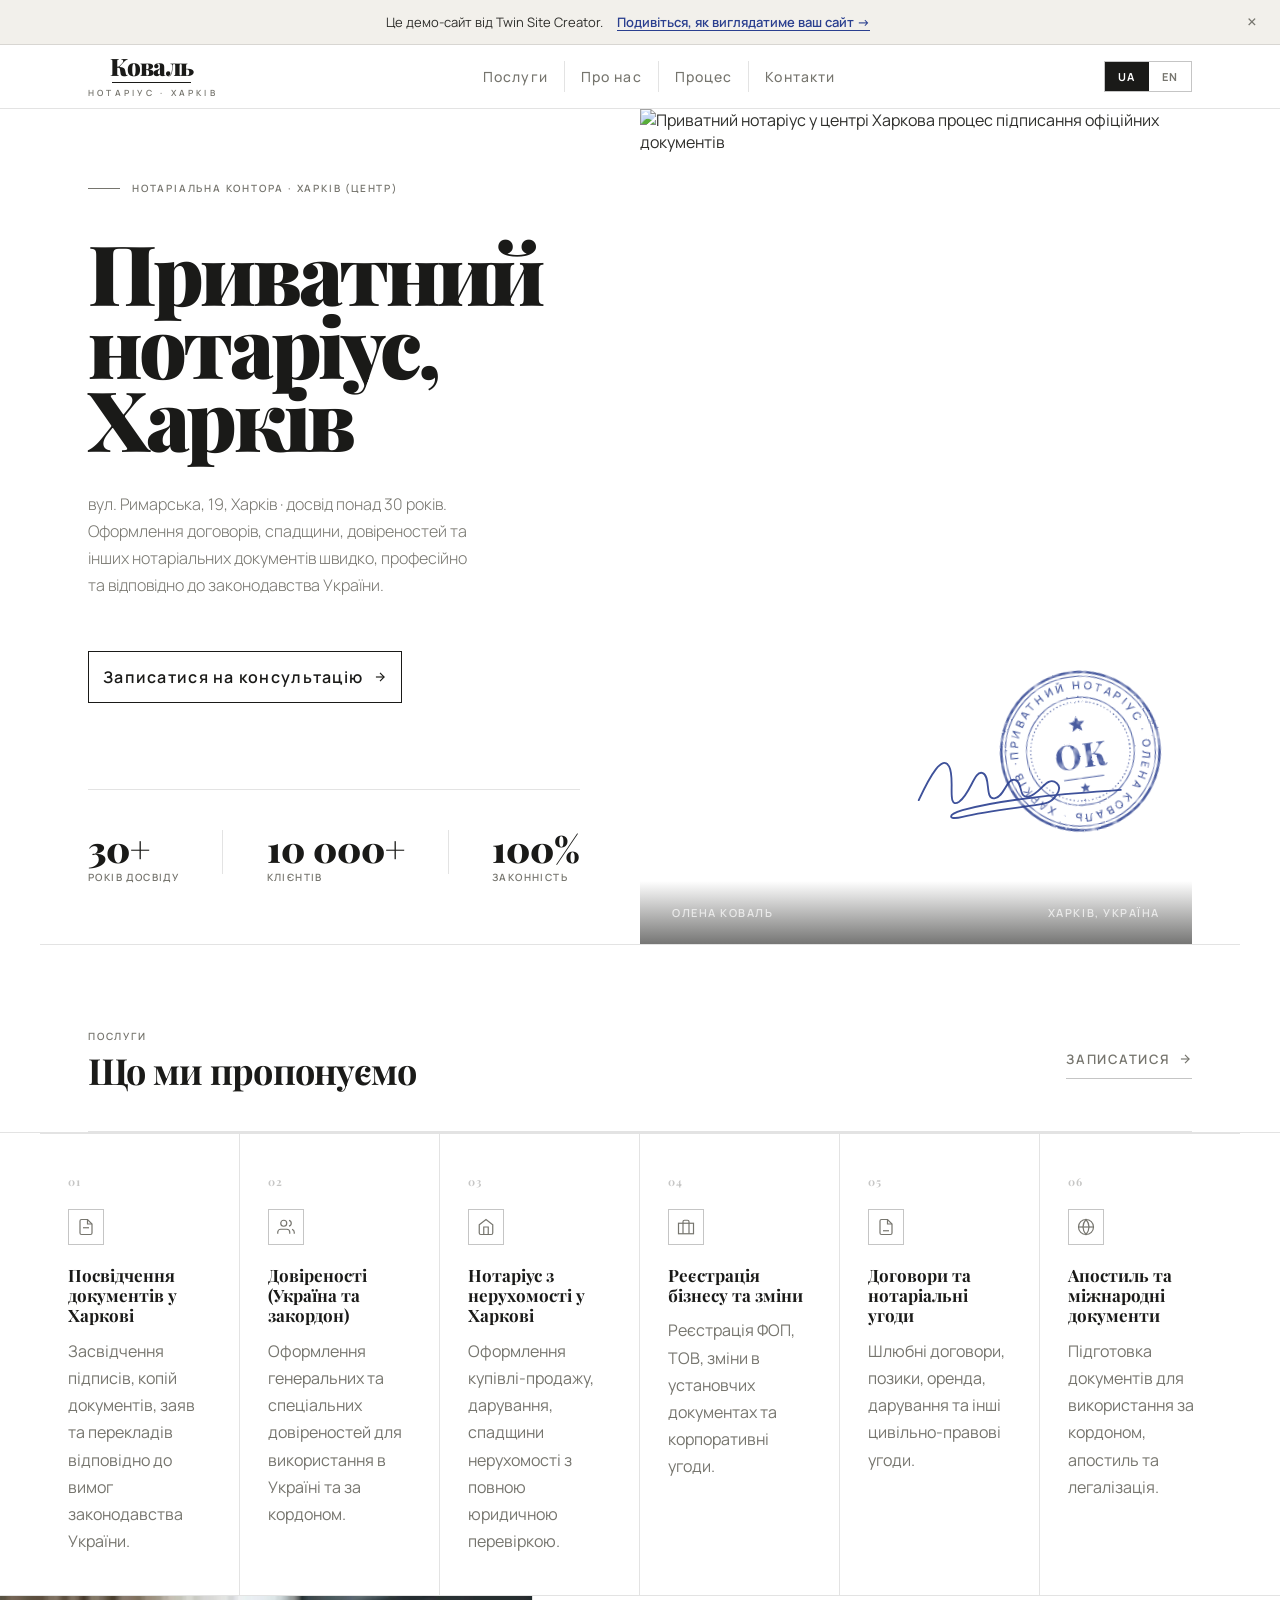
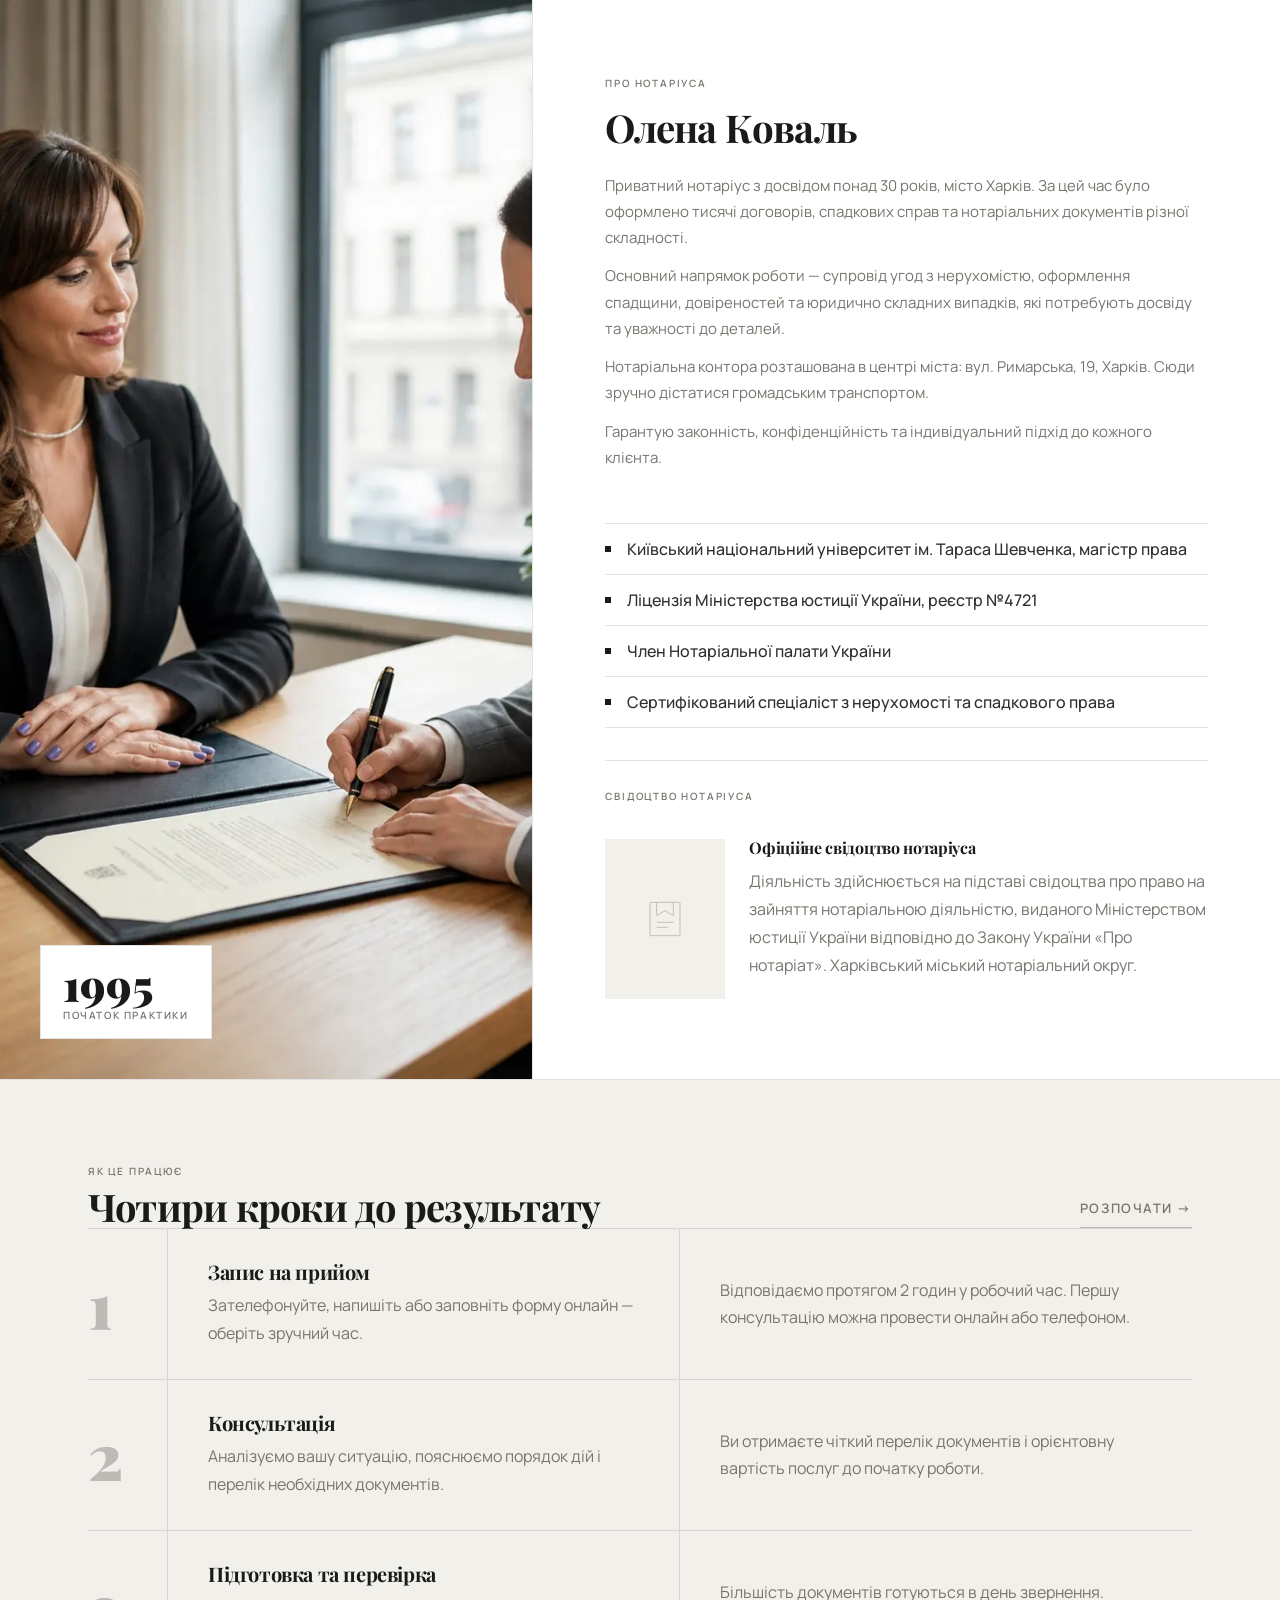
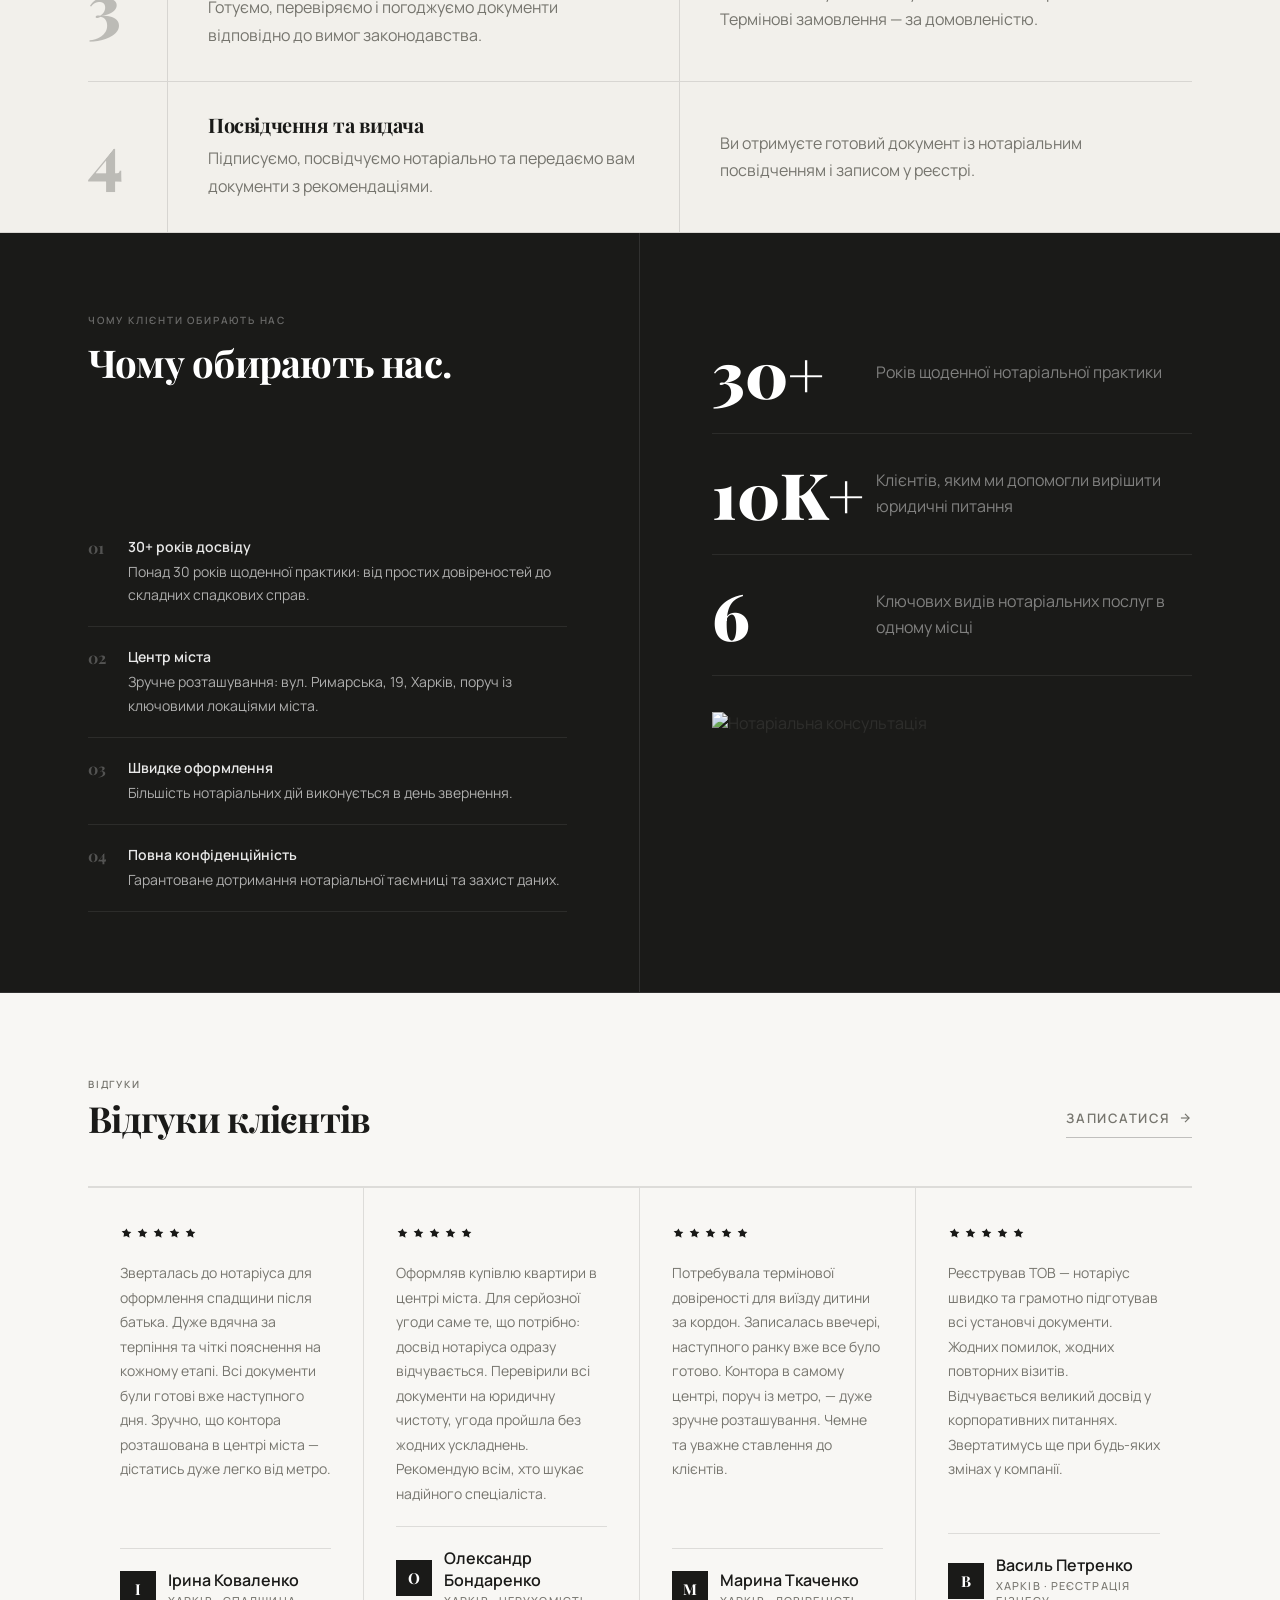
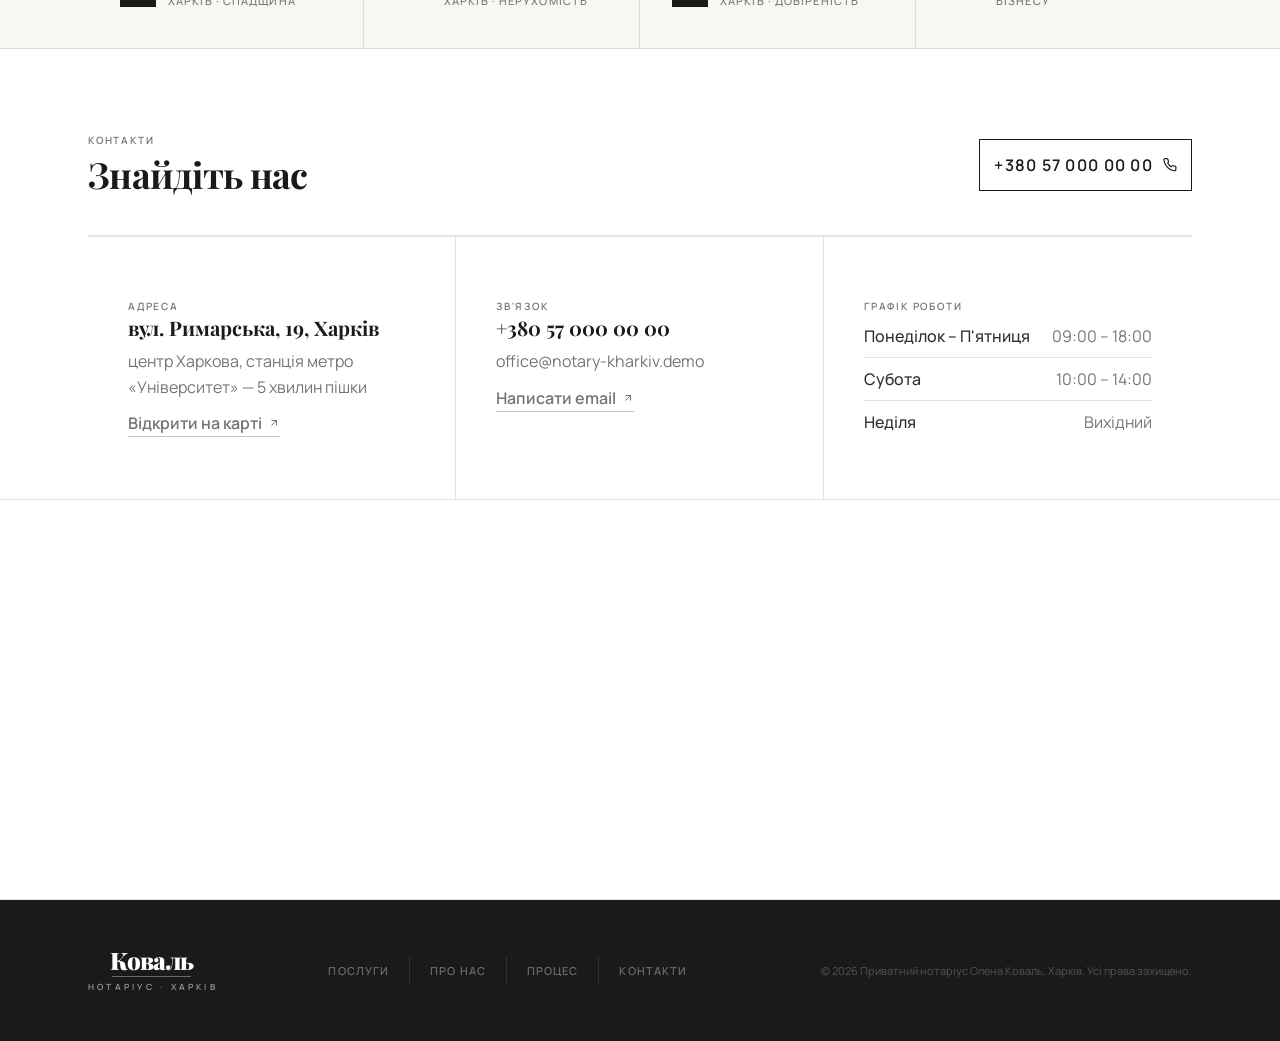
==== commit 34f025df: "next start" ====
--- a/index.html
+++ b/index.html
@@ -3,35 +3,28 @@
   <head>
     <meta charset="UTF-8" />
     <meta name="viewport" content="width=device-width,initial-scale=1.0" />
-    <title>Нотаріус Львів центр — Римарська 19 | 30 років досвіду</title>
+    <title data-tsc="title">Приватний нотаріус Харків центр — Римарська 19 | 30+ років</title>
     <meta
       name="description"
       content="Приватний нотаріус у центрі Харкова (вул. Римарська, 19). 30 років досвіду. Нерухомість, довіреності, спадщина, договори. Швидко та законно."
     />
 
     <!-- favicon -->
-    <link rel="icon" href="assets/images/favicon.ico" sizes="any" />
-    <link
-      rel="icon"
-      type="image/png"
-      sizes="32x32"
-      href="assets/images/favicon-32x32.png"
-    />
-    <link
-      rel="icon"
-      type="image/png"
-      sizes="16x16"
-      href="assets/images/favicon-16x16.png"
-    />
+    <link rel="icon" href="assets/images/favicon.ico" sizes="48x48" />
+    <link rel="icon" href="assets/images/favicon.svg" type="image/svg+xml" />
+    <link rel="apple-touch-icon" href="assets/images/apple-touch-icon.png" />
+    <link rel="manifest" href="site.webmanifest" />
     <link rel="alternate" hreflang="uk" href="index.html" />
     <link rel="alternate" hreflang="en" href="index-en.html" />
     <link rel="preconnect" href="https://fonts.googleapis.com" />
     <link rel="preconnect" href="https://fonts.gstatic.com" crossorigin />
     <link
-      href="https://fonts.googleapis.com/css2?family=Playfair+Display:wght@400;700;900&family=Figtree:wght@300;400;500;600&display=swap"
+      href="https://fonts.googleapis.com/css2?family=Playfair+Display:wght@400;700;900&family=Manrope:wght@300;400;500;600;700&display=swap"
       rel="stylesheet"
     />
     <link rel="stylesheet" href="assets/css/style.css" />
+    <!-- Demo layer (Twin Site Creator): delete this line and the demo-layer script for a client site -->
+    <link rel="stylesheet" href="assets/css/demo-layer.css" />
   </head>
   <body>
     <!-- =====================================================
@@ -39,9 +32,10 @@
 ===================================================== -->
     <header class="site-header">
       <div class="wrap header-inner">
-        <a href="index.html" class="logo">
-          <span class="logo-name">Нотаріус</span>
-          <span class="logo-title">Приватний нотаріус · Львів</span>
+        <a href="index.html" class="logo" aria-label="Приватний нотаріус Олена Коваль, Харків — на головну" data-tsc-label>
+          <span class="logo-name" data-tsc="surname">Коваль</span>
+          <span class="logo-rule" aria-hidden="true"></span>
+          <span class="logo-title">Нотаріус · <span data-tsc="city">Харків</span></span>
         </a>
         <nav class="main-nav" aria-label="Головна навігація">
           <a href="#services" class="nav-item">Послуги</a>
@@ -50,10 +44,10 @@
           <a href="#contact" class="nav-item">Контакти</a>
         </nav>
         <div class="header-right">
-          <!--<div class="lang-toggle">
-            <button class="lang-btn on" data-lang="uk">UA</button>
-            <button class="lang-btn" data-lang="en">EN</button>
-          </div>-->
+          <nav class="lang-toggle" aria-label="Мова сайту">
+            <a class="lang-btn on" href="index.html" hreflang="uk" lang="uk" aria-current="page">UA</a>
+            <a class="lang-btn" href="index-en.html" hreflang="en" lang="en">EN</a>
+          </nav>
 
           <button
             class="hamburger"
@@ -72,9 +66,11 @@
     <div class="mob-overlay" id="mobOverlay"></div>
     <nav class="mob-panel" id="mobPanel" aria-label="Мобільне меню">
       <div class="mob-head">
-        <span class="logo-name">Нотаріус</span>
-        <span class="logo-title">Приватний нотаріус</span>
-        >
+        <a href="index.html" class="logo" aria-label="Приватний нотаріус Олена Коваль, Харків — на головну" data-tsc-label>
+          <span class="logo-name" data-tsc="surname">Коваль</span>
+          <span class="logo-rule" aria-hidden="true"></span>
+          <span class="logo-title">Нотаріус · <span data-tsc="city">Харків</span></span>
+        </a>
         <button class="mob-close" id="mobClose" aria-label="Закрити меню">
           <svg
             viewBox="0 0 24 24"
@@ -95,10 +91,10 @@
         <a href="#contact" class="mob-link">Контакти</a>
       </div>
       <div class="mob-foot">
-        <div class="mob-lang">
-          <button class="lang-btn on" data-lang="uk">UA</button>
-          <button class="lang-btn" data-lang="en">EN</button>
-        </div>
+        <nav class="mob-lang" aria-label="Мова сайту">
+          <a class="lang-btn on" href="index.html" hreflang="uk" lang="uk" aria-current="page">UA</a>
+          <a class="lang-btn" href="index-en.html" hreflang="en" lang="en">EN</a>
+        </nav>
       </div>
     </nav>
 
@@ -112,14 +108,14 @@
             <div>
               <div class="hero-tag" data-sr="up">
                 <div class="hero-tag-line"></div>
-                <span class="t-label">Нотаріальна контора · Львів (центр)</span>
+                <span class="t-label">Нотаріальна контора · <span data-tsc="city">Харків</span> (центр)</span>
               </div>
               <h1 class="hero-headline" data-sr="up" data-delay="80">
-                Приватний нотаріус у Харкові
+                Приватний нотаріус, <span data-tsc="city">Харків</span>
               </h1>
               <p class="hero-sub" data-sr="up" data-delay="160">
-                Приватний нотаріус у Харкові (вул. Римарська, 19) з досвідом
-                понад 30 років. Оформлення договорів, спадщини, довіреностей та
+                <span data-tsc="address">вул. Римарська, 19, Харків</span> ·
+                досвід понад 30 років. Оформлення договорів, спадщини, довіреностей та
                 інших нотаріальних документів швидко, професійно та відповідно
                 до законодавства України.
               </p>
@@ -163,9 +159,49 @@
               loading="eager"
             />
             <div class="hero-img-caption">
-              <span class="hero-img-caption-text">Приватний нотаріус</span>
-              <span class="hero-img-caption-text">Львів, Україна</span>
-            </div>
+              <span class="hero-img-caption-text"><span data-tsc="name">Олена Коваль</span></span>
+              <span class="hero-img-caption-text"><span data-tsc="city">Харків</span>, Україна</span>
+            </div>
+            <!-- SEAL: signature + stamp over hero photo -->
+            <svg
+              class="seal-stamp seal-stamp--play"
+              viewBox="0 0 300 200"
+              aria-hidden="true"
+              focusable="false"
+            >
+              <defs>
+                <filter id="seal-ink" x="-10%" y="-10%" width="120%" height="120%">
+                  <feTurbulence type="fractalNoise" baseFrequency="0.85" numOctaves="2" seed="7" result="grain" />
+                  <feDisplacementMap in="SourceGraphic" in2="grain" scale="2.2" xChannelSelector="R" yChannelSelector="G" result="wobble" />
+                  <feTurbulence type="fractalNoise" baseFrequency="0.09" numOctaves="2" seed="3" result="blots" />
+                  <feColorMatrix in="blots" type="matrix" values="0 0 0 0 0  0 0 0 0 0  0 0 0 0 0  0 0 0 -1.6 1.75" result="mask" />
+                  <feComposite in="wobble" in2="mask" operator="in" />
+                </filter>
+                <filter id="seal-blur" x="-30%" y="-30%" width="160%" height="160%">
+                  <feGaussianBlur stdDeviation="6" />
+                </filter>
+                <path id="seal-ring-path" d="M 200,100 m -74,0 a 74,74 0 1,1 148,0 a 74,74 0 1,1 -148,0" />
+              </defs>
+              <path
+                class="seal__sign"
+                pathLength="1"
+                d="M8,158 C22,128 36,104 44,118 C52,132 40,170 56,160 C70,150 74,122 84,126 C94,130 86,158 98,156 C110,154 112,132 122,134 C132,136 126,156 138,154 C152,152 160,128 172,138 C180,145 168,160 158,162 C140,166 92,170 60,178 C44,182 40,176 60,170 C110,156 190,150 248,146"
+              />
+              <circle class="seal__shadow" cx="200" cy="104" r="92" filter="url(#seal-blur)" />
+              <g class="seal__stamp" filter="url(#seal-ink)">
+                <circle cx="200" cy="100" r="94" class="seal__line seal__line--bold" />
+                <circle cx="200" cy="100" r="89" class="seal__line" />
+                <circle cx="200" cy="100" r="64" class="seal__line" />
+                <circle cx="200" cy="100" r="59" class="seal__line seal__line--dots" />
+                <text class="seal__ring-text">
+                  <textPath href="#seal-ring-path" textLength="462">ПРИВАТНИЙ НОТАРІУС · <tspan data-seal="name" data-tsc="name">Олена Коваль</tspan> · <tspan data-seal="city" data-tsc="city">Харків</tspan> ·</textPath>
+                </text>
+                <path class="seal__star" d="M200,58 l2.6,6.4 6.9,.5 -5.3,4.4 1.7,6.7 -5.9,-3.7 -5.9,3.7 1.7,-6.7 -5.3,-4.4 6.9,-.5z" />
+                <text class="seal__mono" x="200" y="120" data-seal="initials">ОК</text>
+                <line class="seal__line" x1="176" y1="132" x2="224" y2="132" />
+                <path class="seal__star seal__star--sm" d="M200,138 l1.6,3.9 4.2,.3 -3.2,2.7 1,4.1 -3.6,-2.2 -3.6,2.2 1,-4.1 -3.2,-2.7 4.2,-.3z" />
+              </g>
+            </svg>
           </div>
         </div>
       </section>
@@ -176,7 +212,6 @@
       <section class="services" id="services">
         <div class="wrap">
           <div class="services-head">
-            <div class="services-num-label" aria-hidden="true">02</div>
             <div data-sr="up">
               <span class="t-label" style="display: block; margin-bottom: 8px"
                 >Послуги</span
@@ -231,7 +266,7 @@
                     <line x1="16" y1="13" x2="8" y2="13" />
                   </svg>
                 </div>
-                <div class="svc-name">Посвідчення документів у Харкові</div>
+                <div class="svc-name">Посвідчення документів<span data-tsc="local"> у Харкові</span></div>
                 <p class="svc-desc">
                   Засвідчення підписів, копій документів, заяв та перекладів
                   відповідно до вимог законодавства України.
@@ -272,7 +307,7 @@
                     <polyline points="9 22 9 12 15 12 15 22" />
                   </svg>
                 </div>
-                <div class="svc-name">Нотаріус з нерухомості у Харкові</div>
+                <div class="svc-name">Нотаріус з нерухомості<span data-tsc="local"> у Харкові</span></div>
                 <p class="svc-desc">
                   Оформлення купівлі-продажу, дарування, спадщини нерухомості з
                   повною юридичною перевіркою.
@@ -353,22 +388,22 @@
         <div class="about-img-col">
           <img
             src="assets/images/professional-notary-work.webp"
-            alt="Нотаріус Львів"
+            alt="Робоче місце приватного нотаріуса в центрі Харкова"
             class="tmember__photo"
           />
           <div class="about-sticker">
-            <div class="about-sticker-yr">2009</div>
-            <div class="about-sticker-txt">Рік заснування</div>
+            <div class="about-sticker-yr">1995</div>
+            <div class="about-sticker-txt">Початок практики</div>
           </div>
         </div>
         <div class="about-text-col">
           <span class="t-label" data-sr="up">Про нотаріуса</span>
           <h2 class="t-heading" data-sr="up" data-delay="80">
-            Приватний нотаріус
+            <span data-tsc="name">Олена Коваль</span>
           </h2>
           <p class="t-body" data-sr="up" data-delay="160">
-            Приватний нотаріус Львівського нотаріального округу з досвідом понад
-            30 років. За цей час було оформлено тисячі договорів, спадкових
+            Приватний нотаріус з досвідом понад 30 років, місто
+            <span data-tsc="city">Харків</span>. За цей час було оформлено тисячі договорів, спадкових
             справ та нотаріальних документів різної складності.
           </p>
           <p class="t-body" data-sr="up" data-delay="200">
@@ -377,8 +412,9 @@
             досвіду та уважності до деталей.
           </p>
           <p class="t-body" data-sr="up" data-delay="260">
-            Нотаріальна контора розташована у самому центрі Харкова — вул.
-            Римарська, 19, що забезпечує зручний доступ для клієнтів.
+            Нотаріальна контора розташована в центрі міста:
+            <span data-tsc="address">вул. Римарська, 19, Харків</span>. Сюди
+            зручно дістатися громадським транспортом.
           </p>
           <p class="t-body" data-sr="up" data-delay="300">
             Гарантую законність, конфіденційність та індивідуальний підхід до
@@ -422,7 +458,7 @@
               <div class="about__certificate-img-wrap">
                 <img
                   src="assets/images/certificate-notary.png"
-                  alt="Свідоцтво нотаріуса Львів Римарська 19"
+                  alt="Свідоцтво приватного нотаріуса, Харків, вул. Римарська, 19"
                   loading="lazy"
                   onerror="
                     this.style.display = 'none';
@@ -454,7 +490,7 @@
                   Діяльність здійснюється на підставі свідоцтва про право на
                   зайняття нотаріальною діяльністю, виданого Міністерством
                   юстиції України відповідно до Закону України «Про нотаріат».
-                  Реєстр Львівського нотаріального округу.
+                  <span data-tsc="district">Харківський міський нотаріальний округ.</span>
                 </p>
               </div>
             </div>
@@ -583,18 +619,19 @@
                   <div>
                     <span class="trust-reason-title">30+ років досвіду</span>
                     <span class="trust-reason-txt"
-                      >Один із найбільших практичних досвідів серед нотаріусів
-                      Харкова.</span
+                      >Понад 30 років щоденної практики: від простих
+                      довіреностей до складних спадкових справ.</span
                     >
                   </div>
                 </div>
                 <div class="trust-reason">
                   <span class="trust-reason-num">02</span>
                   <div>
-                    <span class="trust-reason-title">Центр Харкова</span>
+                    <span class="trust-reason-title">Центр міста</span>
                     <span class="trust-reason-txt"
-                      >Зручне розташування — вул. Римарська, 19, поруч із
-                      ключовими локаціями міста.</span
+                      >Зручне розташування:
+                      <span data-tsc="address">вул. Римарська, 19, Харків</span>,
+                      поруч із ключовими локаціями міста.</span
                     >
                   </div>
                 </div>
@@ -626,7 +663,7 @@
               <div class="trust-stat-row">
                 <div class="trust-stat-big">30+</div>
                 <div class="trust-stat-desc">
-                  Років у нотаріальній практиці по Київському округу
+                  Років щоденної нотаріальної практики
                 </div>
               </div>
               <div class="trust-stat-row">
@@ -715,7 +752,7 @@
                   Зверталась до нотаріуса для оформлення спадщини після батька.
                   Дуже вдячна за терпіння та чіткі пояснення на кожному етапі.
                   Всі документи були готові вже наступного дня. Зручно, що
-                  контора розташована в центрі Харкова — дістатись дуже легко
+                  контора розташована в центрі міста — дістатись дуже легко
                   від метро.
                 </p>
               </blockquote>
@@ -723,7 +760,7 @@
                 <div class="review__author-avatar" aria-hidden="true">І</div>
                 <div class="review__author-info">
                   <span class="review__author">Ірина Коваленко</span>
-                  <span class="review__meta">Львів · Спадщина</span>
+                  <span class="review__meta"><span data-tsc="city">Харків</span> · Спадщина</span>
                 </div>
               </footer>
             </article>
@@ -758,8 +795,8 @@
               </div>
               <blockquote class="review__text">
                 <p>
-                  Оформляв купівлю квартири в центрі Харкова. Нотаріус Львів —
-                  саме те, що потрібно для серйозної угоди: досвід одразу
+                  Оформляв купівлю квартири в центрі міста. Для серйозної
+                  угоди саме те, що потрібно: досвід нотаріуса одразу
                   відчувається. Перевірили всі документи на юридичну чистоту,
                   угода пройшла без жодних ускладнень. Рекомендую всім, хто
                   шукає надійного спеціаліста.
@@ -769,7 +806,7 @@
                 <div class="review__author-avatar" aria-hidden="true">О</div>
                 <div class="review__author-info">
                   <span class="review__author">Олександр Бондаренко</span>
-                  <span class="review__meta">Львів · Нерухомість</span>
+                  <span class="review__meta"><span data-tsc="city">Харків</span> · Нерухомість</span>
                 </div>
               </footer>
             </article>
@@ -806,8 +843,8 @@
                 <p>
                   Потребувала термінової довіреності для виїзду дитини за
                   кордон. Записалась ввечері, наступного ранку вже все було
-                  готово. Приватний нотаріус у центрі Харкова — дуже зручне
-                  розташування на Римарській, поруч із метро. Чемне та уважне
+                  готово. Контора в самому центрі, поруч із метро, — дуже
+                  зручне розташування. Чемне та уважне
                   ставлення до клієнтів.
                 </p>
               </blockquote>
@@ -815,7 +852,7 @@
                 <div class="review__author-avatar" aria-hidden="true">М</div>
                 <div class="review__author-info">
                   <span class="review__author">Марина Ткаченко</span>
-                  <span class="review__meta">Львів · Довіреність</span>
+                  <span class="review__meta"><span data-tsc="city">Харків</span> · Довіреність</span>
                 </div>
               </footer>
             </article>
@@ -860,7 +897,7 @@
                 <div class="review__author-avatar" aria-hidden="true">В</div>
                 <div class="review__author-info">
                   <span class="review__author">Василь Петренко</span>
-                  <span class="review__meta">Львів · Реєстрація бізнесу</span>
+                  <span class="review__meta"><span data-tsc="city">Харків</span> · Реєстрація бізнесу</span>
                 </div>
               </footer>
             </article>
@@ -885,12 +922,12 @@
               </h2>
             </div>
             <a
-              href="tel:+380440000000"
+              href="tel:+380570000000"
               class="btn-cta"
               data-sr="right"
               style="margin-bottom: 4px"
             >
-              <span>+380 44 000 00 00</span>
+              <span>+380 57 000 00 00</span>
               <svg
                 viewBox="0 0 24 24"
                 fill="none"
@@ -909,12 +946,13 @@
             <!-- Col 1 — Address -->
             <div class="contact-col" data-sr="up" data-delay="0">
               <span class="t-label">Адреса</span>
-              <div class="contact-val">вул. Римарська, 19, Львів</div>
-              <p class="contact-note">
+              <div class="contact-val" data-tsc="address">вул. Римарська, 19, Харків</div>
+              <p class="contact-note" data-tsc="local">
                 центр Харкова, станція метро «Університет» — 5 хвилин пішки
               </p>
               <a
-                href="https://maps.google.com/?q=вул.+Римарська,+19,+Львів"
+                href="https://maps.google.com/?q=вул.+Римарська,+19,+Харків"
+                data-tsc="maplink"
                 class="contact-link"
                 target="_blank"
                 rel="noopener"
@@ -935,9 +973,9 @@
             <!-- Col 2 — Get in Touch -->
             <div class="contact-col" data-sr="up" data-delay="80">
               <span class="t-label">Зв'язок</span>
-              <div class="contact-val">+380 44 000 00 00</div>
-              <p class="contact-note">office@kharkiv-notary.ua</p>
-              <a href="mailto:office@kharkiv-notary.ua" class="contact-link">
+              <div class="contact-val">+380 57 000 00 00</div>
+              <p class="contact-note">office@notary-kharkiv.demo</p>
+              <a href="mailto:office@notary-kharkiv.demo" class="contact-link">
                 Написати email
                 <svg
                   viewBox="0 0 24 24"
@@ -983,7 +1021,8 @@
             allowfullscreen=""
             loading="lazy"
             referrerpolicy="no-referrer-when-downgrade"
-            title="Нотаріус Львів — вул. Римарська, 19"
+            title="Приватний нотаріус у Харкові — вул. Римарська, 19 на карті"
+            data-tsc="mapframe"
           ></iframe>
         </div>
         <!-- /contact-map -->
@@ -995,7 +1034,11 @@
 ===================================================== -->
     <footer class="site-footer">
       <div class="wrap footer-inner">
-        <div class="footer-logo">Нотаріус Львів</div>
+        <a href="index.html" class="logo logo--light" aria-label="Приватний нотаріус Олена Коваль, Харків — на головну" data-tsc-label>
+          <span class="logo-name" data-tsc="surname">Коваль</span>
+          <span class="logo-rule" aria-hidden="true"></span>
+          <span class="logo-title">Нотаріус · <span data-tsc="city">Харків</span></span>
+        </a>
         <div class="footer-links">
           <a href="#services" class="footer-link">Послуги</a>
           <a href="#about" class="footer-link">Про нас</a>
@@ -1003,11 +1046,12 @@
           <a href="#contact" class="footer-link">Контакти</a>
         </div>
         <div class="footer-copy">
-          © 2025 Нотаріус Львів. Усі права захищено.
+          © 2026 Приватний нотаріус <span data-tsc="name">Олена Коваль</span>, <span data-tsc="city">Харків</span>. Усі права захищено.
         </div>
       </div>
     </footer>
 
     <script src="assets/js/script.js"></script>
+    <script src="assets/js/demo-layer.js" defer></script>
   </body>
 </html>
--- a/assets/css/style.css
+++ b/assets/css/style.css
@@ -1,7 +1,7 @@
 /* =====================================================
    DESIGN SYSTEM — Swiss Editorial Minimalism
    Palette: Warm white · Charcoal · Ink · Stone gray
-   Fonts: Playfair Display (display) · Figtree (body)
+   Fonts: Playfair Display (display) · Manrope (body)
 ===================================================== */
 :root {
   --ink: #1a1a18;
@@ -14,7 +14,7 @@
   --rule-dark: rgba(26, 26, 24, 0.25);
   --accent: #1a1a18; /* ink-on-white CTA accent */
   --font-d: "Playfair Display", Georgia, serif;
-  --font-b: "Figtree", system-ui, sans-serif;
+  --font-b: "Manrope", system-ui, sans-serif;
   --ease: cubic-bezier(0.22, 1, 0.36, 1);
   --ease-in: cubic-bezier(0.55, 0, 1, 0.45);
 }
@@ -228,25 +228,55 @@
   justify-content: space-between;
   gap: 24px;
 }
+/* Logo: editorial wordmark (surname / rule / "Notary · City").
+   Text, not an image, so the demo layer can swap name and city.
+   --logo-max limits the width; script.js shrinks long names to fit. */
 .logo {
-  display: flex;
+  --logo-max: 320px;
+  display: inline-flex;
   flex-direction: column;
-  gap: 1px;
+  align-items: center;
+  gap: 4px;
+  flex-shrink: 0;
 }
 .logo-name {
   font-family: var(--font-d);
-  font-size: 16px;
-  font-weight: 700;
+  font-weight: 900;
+  font-size: clamp(18px, 2vw, 24px);
+  line-height: 1;
+  letter-spacing: -0.03em;
   color: var(--ink);
-  line-height: 1;
-  letter-spacing: -0.01em;
+  white-space: nowrap;
+  max-width: var(--logo-max);
+}
+.logo-rule {
+  display: block;
+  width: 62%;
+  height: 1px;
+  background: var(--ink);
 }
 .logo-title {
-  font-size: 9px;
+  font-family: var(--font-b);
+  font-size: 8.5px;
   font-weight: 600;
-  letter-spacing: 0.2em;
+  letter-spacing: 0.38em;
+  margin-right: -0.38em; /* offsets tracking after the last letter */
   text-transform: uppercase;
   color: var(--stone);
+  white-space: nowrap;
+  max-width: var(--logo-max);
+}
+.logo--light .logo-name {
+  color: #fff;
+}
+.logo--light .logo-rule {
+  background: rgba(255, 255, 255, 0.35);
+}
+.logo--light .logo-title {
+  color: rgba(255, 255, 255, 0.55);
+}
+.mob-head .logo {
+  --logo-max: 180px;
 }
 .main-nav {
   display: flex;
@@ -274,7 +304,6 @@
   display: flex;
   align-items: center;
   gap: 0;
-  display: none; /* hide on desktop since lang toggle is removed */
 }
 .lang-toggle {
   display: flex;
@@ -560,20 +589,11 @@
 }
 .services-head {
   display: grid;
-  grid-template-columns: auto 1fr auto;
+  grid-template-columns: 1fr auto;
   align-items: center;
   gap: 32px;
   padding: 84px 0 40px;
   border-bottom: 1px solid var(--rule);
-}
-.services-num-label {
-  font-family: var(--font-d);
-  font-size: 72px;
-  font-weight: 900;
-  color: var(--warm-gray);
-  line-height: 1;
-  letter-spacing: -0.05em;
-  user-select: none;
 }
 .services-grid {
   display: grid;
@@ -1222,12 +1242,6 @@
   justify-content: space-between;
   gap: 24px;
   flex-wrap: wrap;
-}
-.footer-logo {
-  font-family: var(--font-d);
-  font-size: 18px;
-  font-weight: 700;
-  color: var(--white);
 }
 .footer-links {
   display: flex;
@@ -1300,6 +1314,10 @@
   .main-nav {
     display: none;
   }
+  /* room left for the language toggle and the burger */
+  .site-header .logo {
+    --logo-max: calc(100vw - 230px);
+  }
   .hamburger {
     display: flex;
   }
@@ -1394,6 +1412,14 @@
   .hero-headline {
     font-size: clamp(40px, 12vw, 64px);
   }
+  /* keep the hero inside the screen: the grid track may shrink,
+     and the long CTA label may wrap */
+  .hero .wrap {
+    grid-template-columns: minmax(0, 1fr);
+  }
+  .hero .btn-cta {
+    white-space: normal;
+  }
   .hero-bottom {
     flex-direction: column;
     align-items: flex-start;
@@ -1410,17 +1436,184 @@
     border-top: none;
   }
   .services-head {
-    grid-template-columns: auto 1fr;
+    grid-template-columns: 1fr;
   }
   .services-head .btn-ghost {
     display: none;
   }
+}
+
+/* Footer on tablet and mobile: everything centred in one column */
+@media (max-width: 800px) {
   .footer-inner {
     flex-direction: column;
     gap: 20px;
-    align-items: flex-start;
+    align-items: center;
+    text-align: center;
   }
   .footer-links {
     flex-wrap: wrap;
-  }
-}
+    justify-content: center;
+    row-gap: 4px;
+  }
+  .footer-link:first-child {
+    padding-left: 20px; /* symmetric padding so the row is centred */
+  }
+}
+@media (max-width: 540px) {
+  /* links may wrap here, so no dividers (they would dangle at line ends) */
+  .footer-link,
+  .footer-link:first-child {
+    padding: 6px 12px;
+    border-right: none;
+  }
+}
+
+/* =====================================================
+   SEAL — signature + notary stamp over the hero photo
+   One colour accent: seal ink blue.
+   Default styles = final state, so with no JS or with
+   reduced motion the finished seal is simply shown.
+===================================================== */
+:root {
+  --seal-ink: #2a3f8f;
+  --seal-size: 160px; /* stamp diameter */
+}
+.seal-stamp {
+  position: absolute;
+  z-index: 2;
+  right: 5%;
+  bottom: 13%;
+  /* svg is 300×200, stamp circle is ~190 units wide */
+  width: calc(var(--seal-size) * 300 / 190);
+  height: auto;
+  overflow: visible;
+  pointer-events: none;
+  mix-blend-mode: multiply;
+}
+.seal__sign {
+  fill: none;
+  stroke: var(--seal-ink);
+  stroke-width: 2.2;
+  stroke-linecap: round;
+  stroke-linejoin: round;
+  stroke-dasharray: 1;
+  stroke-dashoffset: 0;
+  opacity: 0.9;
+}
+.seal__stamp {
+  opacity: 0.85;
+  transform-box: view-box;
+  transform-origin: 200px 100px;
+  transform: rotate(-8deg);
+}
+.seal__line {
+  fill: none;
+  stroke: var(--seal-ink);
+  stroke-width: 1.2;
+}
+.seal__line--bold {
+  stroke-width: 3;
+}
+.seal__line--dots {
+  stroke-width: 1.4;
+  stroke-dasharray: 0.5 4;
+  stroke-linecap: round;
+}
+.seal__ring-text {
+  font-family: var(--font-b);
+  font-size: 13px;
+  font-weight: 600;
+  text-transform: uppercase;
+  fill: var(--seal-ink);
+}
+.seal__mono {
+  font-family: var(--font-d);
+  font-size: 40px;
+  font-weight: 700;
+  letter-spacing: 0.02em;
+  text-anchor: middle;
+  fill: var(--seal-ink);
+}
+.seal__star {
+  fill: var(--seal-ink);
+}
+.seal__shadow {
+  fill: var(--ink);
+  opacity: 0;
+  transform-box: view-box;
+  transform-origin: 200px 104px;
+}
+
+/* Animation: signature draws → 150ms pause → stamp hits → shadow bounce */
+.seal-stamp--play .seal__sign {
+  animation: seal-sign 1.2s cubic-bezier(0.45, 0.05, 0.35, 1) 0.2s backwards;
+}
+.seal-stamp--play .seal__stamp {
+  animation: seal-hit 0.55s 1.55s backwards;
+}
+.seal-stamp--play .seal__shadow {
+  animation: seal-shadow 0.5s ease-out 1.8s backwards;
+}
+@keyframes seal-sign {
+  from {
+    stroke-dashoffset: 1;
+  }
+  to {
+    stroke-dashoffset: 0;
+  }
+}
+@keyframes seal-hit {
+  0% {
+    opacity: 0;
+    transform: scale(1.4) rotate(-14deg);
+    animation-timing-function: cubic-bezier(0.55, 0, 1, 0.45);
+  }
+  45% {
+    opacity: 0.85;
+    transform: scale(0.96) rotate(-8deg);
+    animation-timing-function: cubic-bezier(0.22, 1, 0.36, 1);
+  }
+  100% {
+    opacity: 0.85;
+    transform: scale(1) rotate(-8deg);
+  }
+}
+@keyframes seal-shadow {
+  0% {
+    opacity: 0.28;
+    transform: scale(0.96);
+  }
+  40% {
+    opacity: 0.14;
+    transform: scale(1.06);
+  }
+  100% {
+    opacity: 0;
+    transform: scale(1);
+  }
+}
+
+/* Tablet / mobile: the photo is short, so the stamp sits on its top
+   edge (half on the page, half on the light wall) and covers no hands. */
+@media (max-width: 800px) {
+  .hero-right {
+    overflow: visible;
+  }
+  .hero-right:hover .hero-img {
+    transform: none;
+  }
+  .seal-stamp {
+    --seal-size: 110px;
+    top: -44px;
+    bottom: auto;
+    right: 4%;
+  }
+}
+@media (prefers-reduced-motion: reduce) {
+  .seal-stamp--play .seal__sign,
+  .seal-stamp--play .seal__stamp,
+  .seal-stamp--play .seal__shadow {
+    animation: none;
+  }
+}
--- a/assets/css/demo-layer.css
+++ b/assets/css/demo-layer.css
@@ -0,0 +1,171 @@
+/* =====================================================
+   DEMO LAYER — Twin Site Creator
+   Isolated: every class starts with tsc-. Remove this file's
+   <link> and demo-layer.js to get a clean notary site.
+   The bar sits in normal flow above the sticky header,
+   so the header and mobile menu keep working as before.
+===================================================== */
+
+/* Smooth text swap on personalisation */
+[data-tsc] {
+  transition: opacity 0.2s ease;
+}
+.tsc-fade {
+  opacity: 0 !important;
+}
+[data-tsc][hidden] {
+  display: none !important;
+}
+
+/* ---------- bar ----------
+   Space for the bar is reserved by CSS before JS runs, so the page
+   does not jump (no layout shift). JS then sets the exact height. */
+:root {
+  --tsc-bar-h: 44px;
+}
+body::before {
+  content: "";
+  display: block;
+  height: var(--tsc-bar-h);
+}
+.tsc-bar-off body::before {
+  display: none;
+}
+.tsc-bar {
+  position: absolute;
+  top: 0;
+  left: 0;
+  right: 0;
+  z-index: 901;
+  background: var(--warm-gray, #f2f0eb);
+  border-bottom: 1px solid var(--rule, rgba(26, 26, 24, 0.12));
+  font-family: var(--font-b, system-ui, sans-serif);
+  font-size: 13px;
+  line-height: 1.45;
+  color: var(--charcoal, #2e2e2b);
+}
+.tsc-bar__inner {
+  max-width: 1320px;
+  margin: 0 auto;
+  padding: 9px 48px 9px 24px;
+  position: relative;
+  min-height: 44px;
+  display: flex;
+  align-items: center;
+}
+.tsc-bar__body {
+  display: flex;
+  flex-wrap: wrap;
+  align-items: center;
+  justify-content: center;
+  gap: 6px 14px;
+  width: 100%;
+  text-align: center;
+  transition: opacity 0.2s ease;
+}
+.tsc-bar__text strong {
+  font-weight: 600;
+  color: var(--ink, #1a1a18);
+}
+.tsc-bar__actions {
+  display: inline-flex;
+  align-items: center;
+  gap: 14px;
+}
+.tsc-bar__link {
+  font: inherit;
+  font-weight: 600;
+  color: var(--seal-ink, #2a3f8f);
+  text-decoration: underline;
+  text-underline-offset: 3px;
+  text-decoration-thickness: 1px;
+  padding: 2px 0;
+}
+.tsc-bar__link:hover {
+  text-decoration-thickness: 2px;
+}
+.tsc-bar__link--muted {
+  color: var(--stone, #76756e);
+  font-weight: 500;
+}
+.tsc-bar__close {
+  position: absolute;
+  top: 50%;
+  right: 12px;
+  transform: translateY(-50%);
+  width: 32px;
+  height: 32px;
+  font-size: 20px;
+  line-height: 1;
+  color: var(--stone, #76756e);
+}
+.tsc-bar__close:hover {
+  color: var(--ink, #1a1a18);
+}
+
+/* ---------- form ---------- */
+.tsc-form {
+  display: flex;
+  flex-wrap: wrap;
+  justify-content: center;
+  gap: 8px;
+}
+.tsc-input {
+  font: inherit;
+  width: 200px;
+  height: 32px;
+  padding: 0 10px;
+  background: var(--white, #fff);
+  border: 1px solid var(--rule-dark, rgba(26, 26, 24, 0.25));
+  border-radius: 0;
+  color: var(--ink, #1a1a18);
+}
+.tsc-input--city {
+  width: 140px;
+}
+.tsc-input:focus {
+  outline: 2px solid var(--seal-ink, #2a3f8f);
+  outline-offset: -1px;
+}
+.tsc-btn {
+  display: inline-flex;
+  align-items: center;
+  height: 32px;
+  padding: 0 16px;
+  font: inherit;
+  font-weight: 600;
+  letter-spacing: 0.02em;
+  background: var(--ink, #1a1a18);
+  color: var(--white, #fff);
+  border: 1px solid var(--ink, #1a1a18);
+  transition: background 0.2s, color 0.2s;
+}
+.tsc-btn:hover {
+  background: var(--seal-ink, #2a3f8f);
+  border-color: var(--seal-ink, #2a3f8f);
+}
+
+@media (max-width: 640px) {
+  :root {
+    --tsc-bar-h: 62px; /* intro text wraps to two lines */
+  }
+}
+@media (max-width: 540px) {
+  .tsc-bar {
+    font-size: 12px;
+  }
+  .tsc-bar__inner {
+    padding: 8px 40px 8px 16px;
+  }
+  .tsc-form {
+    width: 100%;
+  }
+  .tsc-input,
+  .tsc-input--city {
+    flex: 1 1 120px;
+    width: auto;
+  }
+  .tsc-btn {
+    flex: 0 0 auto;
+  }
+}
